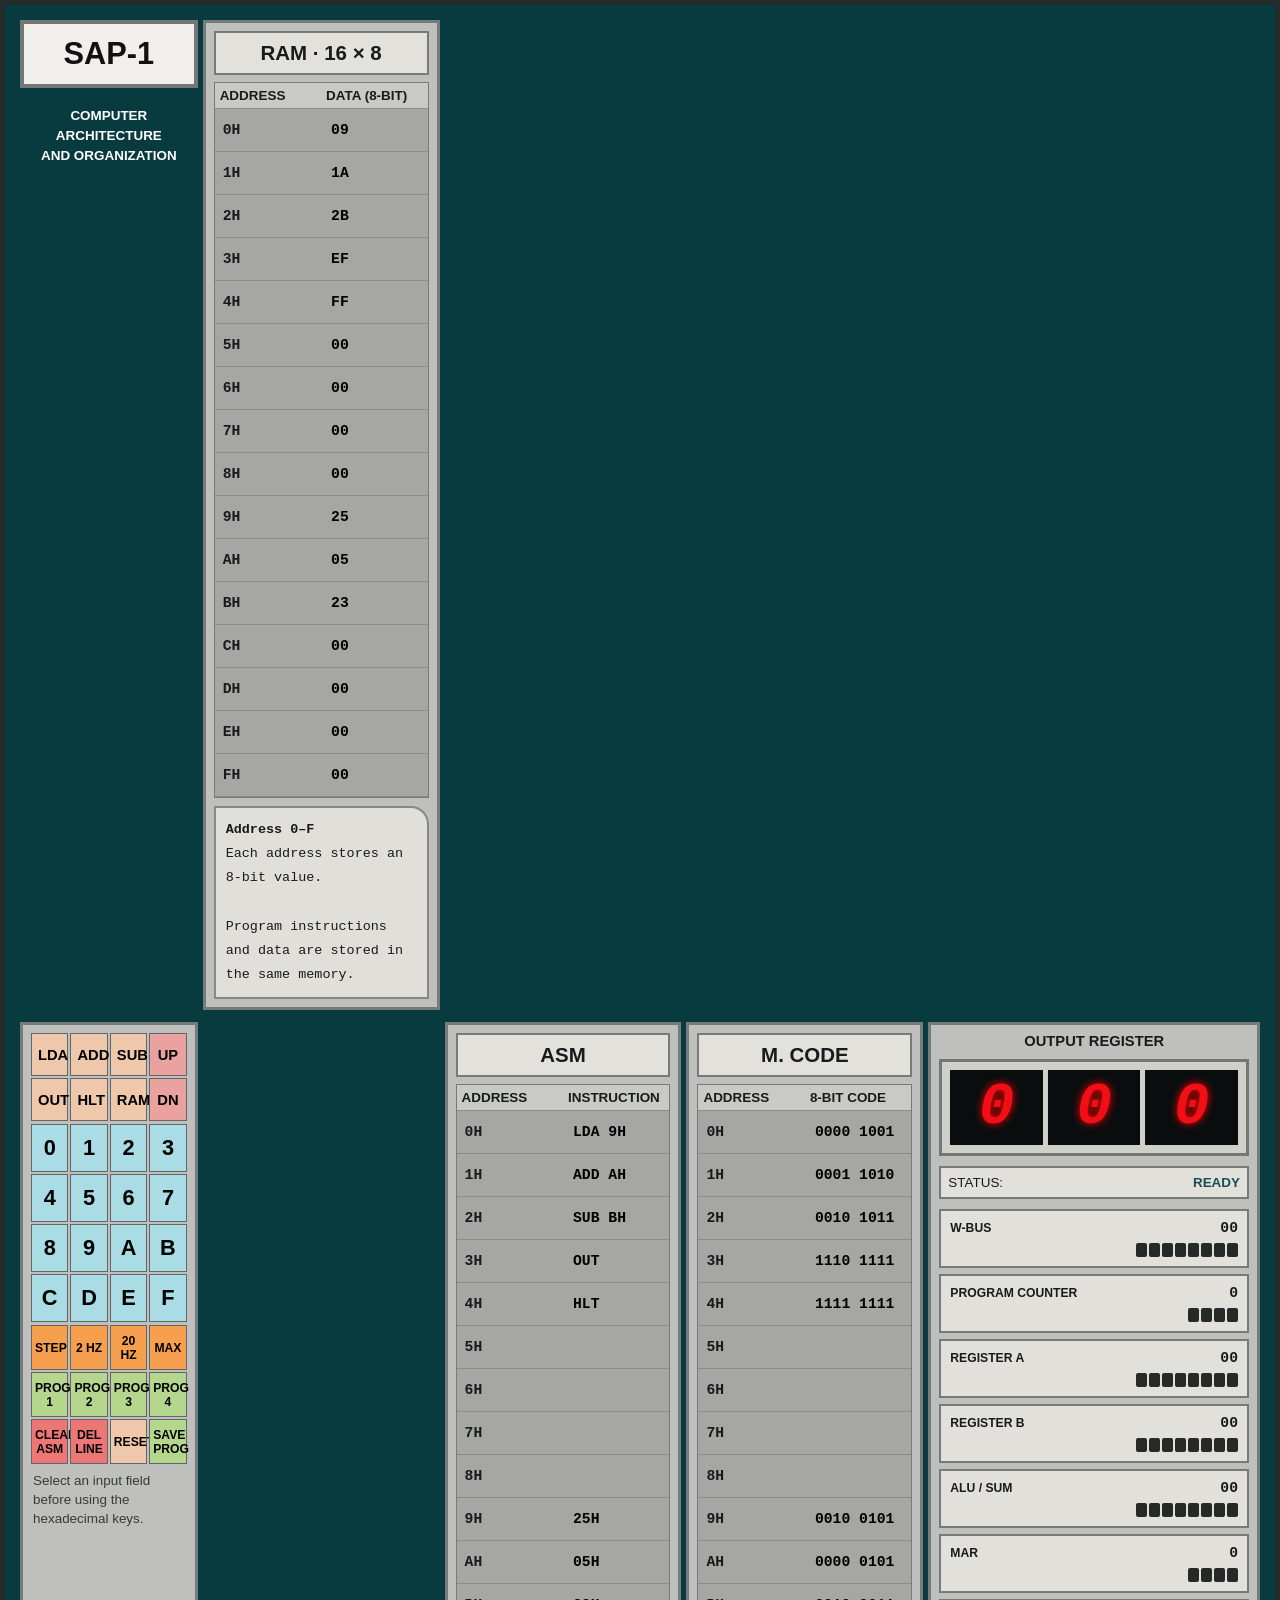
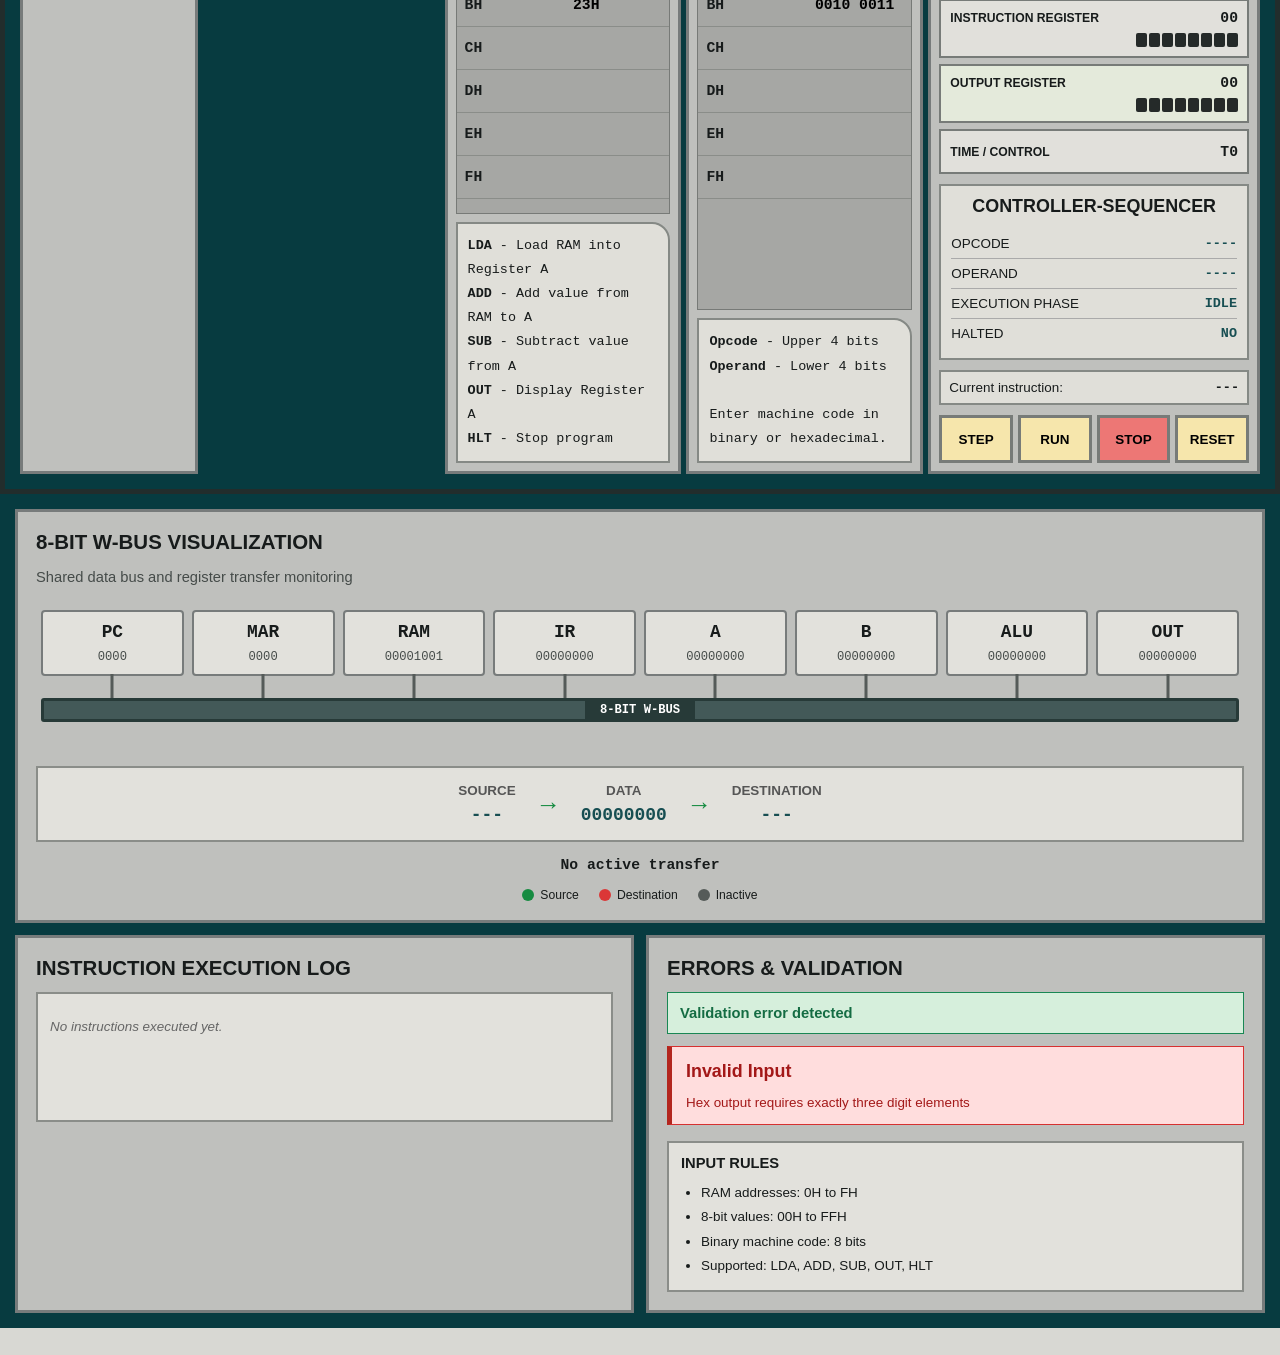
==== frontend/index.html @ 02c949ad "Update README for frontend folder and renamed files" ====
<!DOCTYPE html>
<html lang="en">
<head>
    <meta charset="UTF-8">
    <meta name="viewport" content="width=device-width, initial-scale=1.0">
    <title>SAP-1 Computer Simulator</title>
    <link rel="stylesheet" href="sap.css">
</head>
<body>

<main class="computer">

    <header class="brand">
        <div class="logo">SAP-1</div>
        <p>COMPUTER ARCHITECTURE<br>AND ORGANIZATION</p>
    </header>

    <!-- KEYPAD -->
    <section class="keypad panel">

        <div class="instruction-keys">
            <button data-instruction="LDA">LDA</button>
            <button data-instruction="ADD">ADD</button>
            <button data-instruction="SUB">SUB</button>
            <button class="pink" data-action="up">UP</button>

            <button data-instruction="OUT">OUT</button>
            <button data-instruction="HLT">HLT</button>
            <button data-action="ram">RAM</button>
            <button class="pink" data-action="down">DN</button>
        </div>

        <div class="hex-keys">
            <button data-hex="0">0</button>
            <button data-hex="1">1</button>
            <button data-hex="2">2</button>
            <button data-hex="3">3</button>
            <button data-hex="4">4</button>
            <button data-hex="5">5</button>
            <button data-hex="6">6</button>
            <button data-hex="7">7</button>
            <button data-hex="8">8</button>
            <button data-hex="9">9</button>
            <button data-hex="A">A</button>
            <button data-hex="B">B</button>
            <button data-hex="C">C</button>
            <button data-hex="D">D</button>
            <button data-hex="E">E</button>
            <button data-hex="F">F</button>
        </div>

        <div class="utility-keys">
            <button class="orange" data-action="step">STEP</button>
            <button class="orange" data-speed="500">2 HZ</button>
            <button class="orange" data-speed="50">20 HZ</button>
            <button class="orange" data-speed="0">MAX</button>

            <button class="green" data-program="1">PROG 1</button>
            <button class="green" data-program="2">PROG 2</button>
            <button class="green" data-program="3">PROG 3</button>
            <button class="green" data-program="4">PROG 4</button>

            <button class="red" data-action="clear">CLEAR ASM</button>
            <button class="red" data-action="delete">DEL LINE</button>
            <button data-action="reset">RESET</button>
            <button class="green" data-action="save">SAVE PROG</button>
        </div>

        <p class="keypad-help">
            Select an input field before using the hexadecimal keys.
        </p>
    </section>

    <!-- ASSEMBLY -->
    <section class="table-panel panel">
        <h2>ASM</h2>
        <div class="table-scroll">
            <table>
                <thead>
                    <tr><th>ADDRESS</th><th>INSTRUCTION</th></tr>
                </thead>
                <tbody id="asm-table">
                    <tr><td>0H</td><td><input id="Asm_0h" value="LDA 9H"></td></tr>
                    <tr><td>1H</td><td><input id="Asm_1h" value="ADD AH"></td></tr>
                    <tr><td>2H</td><td><input id="Asm_2h" value="SUB BH"></td></tr>
                    <tr><td>3H</td><td><input id="Asm_3h" value="OUT"></td></tr>
                    <tr><td>4H</td><td><input id="Asm_4h" value="HLT"></td></tr>
                    <tr><td>5H</td><td><input id="Asm_5h"></td></tr>
                    <tr><td>6H</td><td><input id="Asm_6h"></td></tr>
                    <tr><td>7H</td><td><input id="Asm_7h"></td></tr>
                    <tr><td>8H</td><td><input id="Asm_8h"></td></tr>
                    <tr><td>9H</td><td><input id="Asm_9h" value="25H"></td></tr>
                    <tr><td>AH</td><td><input id="Asm_ah" value="05H"></td></tr>
                    <tr><td>BH</td><td><input id="Asm_bh" value="23H"></td></tr>
                    <tr><td>CH</td><td><input id="Asm_ch"></td></tr>
                    <tr><td>DH</td><td><input id="Asm_dh"></td></tr>
                    <tr><td>EH</td><td><input id="Asm_eh"></td></tr>
                    <tr><td>FH</td><td><input id="Asm_fh"></td></tr>
                </tbody>
            </table>
        </div>
        <div class="notes">
            <b>LDA</b> - Load RAM into Register A<br>
            <b>ADD</b> - Add value from RAM to A<br>
            <b>SUB</b> - Subtract value from A<br>
            <b>OUT</b> - Display Register A<br>
            <b>HLT</b> - Stop program
        </div>
    </section>

    <!-- MACHINE CODE -->
    <section class="table-panel panel">
        <h2>M. CODE</h2>
        <div class="table-scroll">
            <table>
                <thead>
                    <tr><th>ADDRESS</th><th>8-BIT CODE</th></tr>
                </thead>
                <tbody id="code-table">
                    <tr><td>0H</td><td><input id="Mc_0h" value="0000 1001"></td></tr>
                    <tr><td>1H</td><td><input id="Mc_1h" value="0001 1010"></td></tr>
                    <tr><td>2H</td><td><input id="Mc_2h" value="0010 1011"></td></tr>
                    <tr><td>3H</td><td><input id="Mc_3h" value="1110 1111"></td></tr>
                    <tr><td>4H</td><td><input id="Mc_4h" value="1111 1111"></td></tr>
                    <tr><td>5H</td><td><input id="Mc_5h"></td></tr>
                    <tr><td>6H</td><td><input id="Mc_6h"></td></tr>
                    <tr><td>7H</td><td><input id="Mc_7h"></td></tr>
                    <tr><td>8H</td><td><input id="Mc_8h"></td></tr>
                    <tr><td>9H</td><td><input id="Mc_9h" value="0010 0101"></td></tr>
                    <tr><td>AH</td><td><input id="Mc_ah" value="0000 0101"></td></tr>
                    <tr><td>BH</td><td><input id="Mc_bh" value="0010 0011"></td></tr>
                    <tr><td>CH</td><td><input id="Mc_ch"></td></tr>
                    <tr><td>DH</td><td><input id="Mc_dh"></td></tr>
                    <tr><td>EH</td><td><input id="Mc_eh"></td></tr>
                    <tr><td>FH</td><td><input id="Mc_fh"></td></tr>
                </tbody>
            </table>
        </div>
        <div class="notes">
            <b>Opcode</b> - Upper 4 bits<br>
            <b>Operand</b> - Lower 4 bits<br><br>
            Enter machine code in binary or hexadecimal.
        </div>
    </section>

    <!-- RAM -->
    <section class="table-panel panel ram-panel">
        <h2>RAM · 16 × 8</h2>
        <div class="table-scroll">
            <table>
                <thead>
                    <tr><th>ADDRESS</th><th>DATA (8-BIT)</th></tr>
                </thead>
                    <tbody id="ram-table">
                        <tr><td>0H</td><td><input id="Ram_0h" value="09" pattern="[0-9A-Fa-f]{2}" title="Enter two hexadecimal digits"></td></tr>
                        <tr><td>1H</td><td><input id="Ram_1h" value="1A" pattern="[0-9A-Fa-f]{2}" title="Enter two hexadecimal digits"></td></tr>
                        <tr><td>2H</td><td><input id="Ram_2h" value="2B" pattern="[0-9A-Fa-f]{2}" title="Enter two hexadecimal digits"></td></tr>
                        <tr><td>3H</td><td><input id="Ram_3h" value="EF" pattern="[0-9A-Fa-f]{2}" title="Enter two hexadecimal digits"></td></tr>
                        <tr><td>4H</td><td><input id="Ram_4h" value="FF" pattern="[0-9A-Fa-f]{2}" title="Enter two hexadecimal digits"></td></tr>
                        <tr><td>5H</td><td><input id="Ram_5h" value="00" pattern="[0-9A-Fa-f]{2}" title="Enter two hexadecimal digits"></td></tr>
                        <tr><td>6H</td><td><input id="Ram_6h" value="00" pattern="[0-9A-Fa-f]{2}" title="Enter two hexadecimal digits"></td></tr>
                        <tr><td>7H</td><td><input id="Ram_7h" value="00" pattern="[0-9A-Fa-f]{2}" title="Enter two hexadecimal digits"></td></tr>
                        <tr><td>8H</td><td><input id="Ram_8h" value="00" pattern="[0-9A-Fa-f]{2}" title="Enter two hexadecimal digits"></td></tr>
                        <tr><td>9H</td><td><input id="Ram_9h" value="25" pattern="[0-9A-Fa-f]{2}" title="Enter two hexadecimal digits"></td></tr>
                        <tr><td>AH</td><td><input id="Ram_ah" value="05" pattern="[0-9A-Fa-f]{2}" title="Enter two hexadecimal digits"></td></tr>
                        <tr><td>BH</td><td><input id="Ram_bh" value="23" pattern="[0-9A-Fa-f]{2}" title="Enter two hexadecimal digits"></td></tr>
                        <tr><td>CH</td><td><input id="Ram_ch" value="00" pattern="[0-9A-Fa-f]{2}" title="Enter two hexadecimal digits"></td></tr>
                        <tr><td>DH</td><td><input id="Ram_dh" value="00" pattern="[0-9A-Fa-f]{2}" title="Enter two hexadecimal digits"></td></tr>
                        <tr><td>EH</td><td><input id="Ram_eh" value="00" pattern="[0-9A-Fa-f]{2}" title="Enter two hexadecimal digits"></td></tr>
                        <tr><td>FH</td><td><input id="Ram_fh" value="00" pattern="[0-9A-Fa-f]{2}" title="Enter two hexadecimal digits"></td></tr>
                    </tbody>
            </table>
        </div>
        <div class="notes">
            <b>Address 0–F</b><br>
            Each address stores an 8-bit value.<br><br>
            Program instructions and data are stored in the same memory.
        </div>
    </section>

    <!-- MONITOR -->
    <section class="monitor panel">

        <div class="display-label">OUTPUT REGISTER</div>
        <div class="digital-display">
            <span id="display-2">0</span>
            <span id="display-1">0</span>
            <span id="display-0">0</span>
        </div>

        <div class="status-panel">
            <span>STATUS:</span>
            <strong id="status">READY</strong>
        </div>

        <div class="register-list">

            <div class="signal" data-register="bus">
                <span>W-BUS</span>
                <div class="bits" id="bus-bits"></div>
                <b id="bus-value">00</b>
            </div>

            <div class="signal" data-register="pc">
                <span>PROGRAM COUNTER</span>
                <div class="bits" id="pc-bits"></div>
                <b id="pc-value">0</b>
            </div>

            <div class="signal" data-register="a">
                <span>REGISTER A</span>
                <div class="bits" id="a-bits"></div>
                <b id="a-value">00</b>
            </div>

            <div class="signal" data-register="b">
                <span>REGISTER B</span>
                <div class="bits" id="b-bits"></div>
                <b id="b-value">00</b>
            </div>

            <div class="signal" data-register="alu">
                <span>ALU / SUM</span>
                <div class="bits" id="alu-bits"></div>
                <b id="alu-value">00</b>
            </div>

            <div class="signal" data-register="mar">
                <span>MAR</span>
                <div class="bits" id="mar-bits"></div>
                <b id="mar-value">0</b>
            </div>

            <div class="signal" data-register="ir">
                <span>INSTRUCTION REGISTER</span>
                <div class="bits" id="ir-bits"></div>
                <b id="ir-value">00</b>
            </div>

            <!-- OUTPUT REGISTER -->
            <div class="signal" data-register="out">

                <span>OUTPUT REGISTER</span>

                <div class="bits" id="out-bits">
                    <i></i>
                    <i></i>
                    <i></i>
                    <i></i>
                    <i></i>
                    <i></i>
                    <i></i>
                    <i></i>
                </div>

                <b id="out-value">00</b>

            </div>

            <div class="signal" data-register="control">
                <span>TIME / CONTROL</span>
                <b id="control-value">T0</b>
            </div>

        </div>

        <!-- CONTROLLER-SEQUENCER DETAILS -->
        <div class="controller-details">

            <h3>CONTROLLER-SEQUENCER</h3>

            <div class="controller-row">
                <span>OPCODE</span>
                <strong id="opcode-value">----</strong>
            </div>

            <div class="controller-row">
                <span>OPERAND</span>
                <strong id="operand-value">----</strong>
            </div>

            <div class="controller-row">
                <span>EXECUTION PHASE</span>
                <strong id="phase-value">IDLE</strong>
            </div>

            <div class="controller-row">
                <span>HALTED</span>
                <strong id="halted-value">NO</strong>
            </div>

        </div>

        <div class="execution-info">
            <span>Current instruction:</span>
            <strong id="current-instruction">---</strong>
        </div>

        <div class="transport">
            <button data-action="step">STEP</button>
            <button data-action="run">RUN</button>
            <button class="stop" data-action="stop">STOP</button>
            <button data-action="reset">RESET</button>
        </div>

    </section>

</main>


    <!-- ADDITIONAL SAP-1 MONITORING PANELS -->
    <div class="extensions">

        <!-- W-BUS VISUALIZATION -->
        <section class="extension-panel bus-visual">

            <h2>8-BIT W-BUS VISUALIZATION</h2>

            <p class="extension-description">
                Shared data bus and register transfer monitoring
            </p>

            <div class="bus-board">

                <div class="bus-components">

                    <div class="bus-node" id="wire-pc">
                        <strong>PC</strong>
                        <small>0000</small>
                    </div>

                    <div class="bus-node" id="wire-mar">
                        <strong>MAR</strong>
                        <small>0000</small>
                    </div>

                    <div class="bus-node" id="wire-ram">
                        <strong>RAM</strong>
                        <small>00000000</small>
                    </div>

                    <div class="bus-node" id="wire-ir">
                        <strong>IR</strong>
                        <small>00000000</small>
                    </div>

                    <div class="bus-node" id="wire-a">
                        <strong>A</strong>
                        <small>00000000</small>
                    </div>

                    <div class="bus-node" id="wire-b">
                        <strong>B</strong>
                        <small>00000000</small>
                    </div>

                    <div class="bus-node" id="wire-alu">
                        <strong>ALU</strong>
                        <small>00000000</small>
                    </div>

                    <div class="bus-node" id="wire-out">
                        <strong>OUT</strong>
                        <small>00000000</small>
                    </div>

                </div>

                <!-- MAIN SHARED BUS -->
                <div class="bus-backbone" id="bus-backbone">
                    <span>8-BIT W-BUS</span>
                </div>

            </div>

            <!-- ACTIVE TRANSFER INFORMATION -->
            <div class="transfer-monitor">

                <div class="transfer-item">
                    <span>SOURCE</span>
                    <strong id="bus-source">---</strong>
                </div>

                <span class="transfer-arrow">→</span>

                <div class="transfer-item">
                    <span>DATA</span>
                    <strong id="bus-data">00000000</strong>
                </div>

                <span class="transfer-arrow">→</span>

                <div class="transfer-item">
                    <span>DESTINATION</span>
                    <strong id="bus-destination">---</strong>
                </div>

            </div>

            <p class="bus-message" id="bus-transfer-message">
                No active transfer
            </p>

            <div class="bus-legend">
                <span><i class="legend-source"></i> Source</span>
                <span><i class="legend-destination"></i> Destination</span>
                <span><i class="legend-inactive"></i> Inactive</span>
            </div>

        </section>

        <!-- EXECUTION LOG -->
        <section class="extension-panel">

            <h2>INSTRUCTION EXECUTION LOG</h2>

            <div class="log-container">

                <ol id="execution-log"></ol>

                <p id="log-placeholder">
                    No instructions executed yet.
                </p>

            </div>

        </section>

        <!-- ERROR AND VALIDATION PANEL -->
        <section class="extension-panel">

            <h2>ERRORS & VALIDATION</h2>

            <!-- DEFAULT STATUS -->
            <div class="validation-status" id="validation-status">
                <span class="status-indicator"></span>
                No errors detected
            </div>

            <!-- ERROR MESSAGE -->
            <div
                class="error-box"
                id="error-box"
                role="alert"
                hidden
            >
                <strong id="error-title">
                    Invalid Input
                </strong>

                <p id="error-message">
                    Please check the entered value.
                </p>
            </div>

            <div class="validation-guide">

                <h3>INPUT RULES</h3>

                <ul>
                    <li>RAM addresses: 0H to FH</li>
                    <li>8-bit values: 00H to FFH</li>
                    <li>Binary machine code: 8 bits</li>
                    <li>Supported: LDA, ADD, SUB, OUT, HLT</li>
                </ul>

            </div>

        </section>

    </div>


<script src="sap.js"></script>
</body>
</html>
---- frontend/sap.css ----
:root {
  --case: #073b40;
  --panel: #bfc0bd;
  --light: #e2e1dc;
  --blue: #a9dce4;
  --peach: #efc7aa;
  --pink: #eaa2a1;
  --orange: #f6a04f;
  --green: #b4d68d;
  --red: #ed7775;

  --fs-xs: clamp(12px, 0.95vw, 14px);
  --fs-sm: clamp(13px, 1.05vw, 15px);
  --fs-md: clamp(14px, 1.15vw, 16px);
  --fs-lg: clamp(16px, 1.4vw, 20px);
  --fs-xl: clamp(18px, 1.6vw, 22px);
}

* {
  box-sizing: border-box;
}

html {
  -webkit-text-size-adjust: 100%;
  text-size-adjust: 100%;
}

html,
body {
  width: 100%;
  min-height: 100%;
  margin: 0;
}

body {
  padding: 0;
  background: #d8d8d3;
  font-family: Arial, sans-serif;
  font-size: var(--fs-md);
  color: #171b1b;
  overflow-x: hidden;
}

img,
svg {
  max-width: 100%;
  height: auto;
}

/* =========================================
   MAIN SAP-1 EMULATOR (DESKTOP LAYOUT)
========================================= */

.computer {
  width: 100%;
  min-height: 100vh;
  min-height: 100dvh;
  margin: 0;
  padding: 15px;
  display: grid;
  grid-template-columns:
    minmax(145px, 0.78fr)
    repeat(3, minmax(190px, 1fr))
    minmax(245px, 1.22fr);
  grid-template-rows: auto 1fr;
  grid-template-areas:
    "brand  .   .    .   ."
    "keypad asm code ram monitor";
  align-items: stretch;
  column-gap: 5px;
  row-gap: 12px;

  background: var(--case);
  border: 5px solid #222d2c;
  box-shadow: 0 8px 22px #0003;
}

.panel {
  min-width: 0;
  padding: 8px;
  background: var(--panel);
  border: 3px solid #777b7b;
}

/* ---------- BRAND ---------- */

.brand {
  grid-area: brand;
  display: flex;
  flex-direction: column;
  align-items: center;
  gap: 18px;
  color: white;
}

.logo {
  width: 100%;
  padding: 12px;
  text-align: center;
  color: #111;
  background: #f0efeb;
  border: 4px solid #737775;
  font-size: clamp(26px, 2.4vw, 36px);
  font-weight: 900;
}

.brand p {
  margin: 0;
  text-align: center;
  font-size: var(--fs-sm);
  font-weight: bold;
  line-height: 1.5;
}

/* ---------- KEYPAD ---------- */

.keypad {
  grid-area: keypad;
  display: flex;
  flex-direction: column;
  gap: 3px;
  align-self: stretch;
}

.instruction-keys,
.hex-keys,
.utility-keys {
  display: grid;
  grid-template-columns: repeat(4, 1fr);
  gap: 2px;
}

button {
  cursor: pointer;
  font-family: Arial, sans-serif;
  touch-action: manipulation;
}

button:active {
  transform: translateY(1px);
  filter: brightness(0.92);
}

.keypad button {
  min-width: 0;
  min-height: 43px;
  border: 1px solid #626765;
  background: var(--peach);
  font-size: var(--fs-md);
  font-weight: bold;
}

.keypad .pink {
  background: var(--pink);
}

.hex-keys button {
  min-height: 48px;
  background: var(--blue);
  font-size: clamp(18px, 1.7vw, 25px);
}

.utility-keys button {
  min-height: 45px;
  padding: 3px;
  font-size: var(--fs-xs);
}

.orange {
  background: var(--orange) !important;
}
.green {
  background: var(--green) !important;
}
.red {
  background: var(--red) !important;
}

button[data-speed].active {
  outline: 3px solid #174e52;
  outline-offset: -3px;
}

.keypad-help {
  margin: 5px 2px 0;
  font-size: var(--fs-sm);
  line-height: 1.4;
  color: #343a38;
}

/* ---------- TABLE PANELS (ASM, M.CODE, RAM) ---------- */

.table-panel {
  display: flex;
  flex-direction: column;
  min-height: 650px;
  align-self: stretch;
  margin: 0;
}

.table-panel:nth-of-type(1) {
  grid-area: asm;
}
.table-panel:nth-of-type(2) {
  grid-area: code;
}
.table-panel:nth-of-type(3) {
  grid-area: ram;
}

.table-panel h2 {
  margin: 0 0 7px;
  padding: 8px;
  text-align: center;
  background: var(--light);
  border: 2px solid #777b78;
  font-size: var(--fs-xl);
}

.table-scroll {
  flex: 1;
  min-height: 0;
  overflow: auto;
  -webkit-overflow-scrolling: touch;
  background: #a6a7a4;
  border: 1px solid #777a77;
}

table {
  width: 100%;
  border-collapse: collapse;
  table-layout: fixed;
  font-family: monospace;
  font-size: var(--fs-md);
}

th,
td {
  padding: 5px;
  border-bottom: 1px solid #8a8d89;
  text-align: left;
}

th {
  position: sticky;
  top: 0;
  z-index: 1;
  background: #c9cac6;
  font-family: Arial, sans-serif;
  font-size: var(--fs-sm);
}

td:first-child {
  width: 45px;
  padding-left: 8px;
  font-weight: bold;
}

td input {
  width: 100%;
  min-width: 0;
  padding: 8px 5px;
  border: none;
  outline: none;
  background: transparent;
  font-family: monospace;
  font-size: var(--fs-md);
  font-weight: bold;
}

td input:focus {
  background: white;
  border-bottom: 1px solid #174e52;
}

td input.invalid,
td input:invalid {
  background: #ffd2d0;
  outline: 1px solid #b3261e;
}

tr.active-row {
  background: #f8e3a8;
}

.notes {
  min-height: 112px;
  margin-top: 8px;
  padding: 10px;
  border: 2px solid #858985;
  border-radius: 0 18px 0 0;
  background: #e0dfd9;
  font: var(--fs-sm)/1.8 monospace;
}

/* ---------- MONITOR ---------- */

.monitor {
  grid-area: monitor;
  display: flex;
  flex-direction: column;
  gap: 10px;
  align-self: stretch;
}

.display-label {
  text-align: center;
  font-size: var(--fs-md);
  font-weight: bold;
}

.digital-display {
  display: grid;
  grid-template-columns: repeat(3, 1fr);
  gap: 5px;
  padding: 8px;
  background: #d0d0cb;
  border: 3px solid #737875;
}

.digital-display span {
  display: grid;
  min-height: 75px;
  place-items: center;
  background: #090d0e;
  color: #f10e16;
  text-shadow: 0 0 8px red;
  font: italic bold clamp(44px, 4.6vw, 70px) monospace;
}

.status-panel {
  display: flex;
  justify-content: space-between;
  align-items: center;
  padding: 7px;
  border: 2px solid #777b78;
  background: #e1e0db;
  font-size: var(--fs-sm);
}

#status {
  color: #174e52;
}

#status.running {
  color: #176b2c;
}

#status.halted,
#status.error {
  color: #bd2828;
}

.register-list {
  display: grid;
  gap: 6px;
}

.signal {
  display: grid;
  grid-template-columns: minmax(0, 1fr) auto;
  gap: 7px;
  align-items: center;
  min-height: 45px;
  padding: 9px;
  border: 2px solid #777b78;
  background: #e1e0db;
}

.signal span {
  grid-column: 1;
  min-width: 0;
  font-size: var(--fs-xs);
  font-weight: bold;
}

.signal b {
  grid-column: 2;
  grid-row: 1;
  min-width: 22px;
  text-align: right;
  font: bold var(--fs-md) monospace;
}

.signal .bits {
  grid-column: 1 / -1;
  justify-content: flex-end;
}

.signal.active {
  outline: 2px solid #e28c35;
  background: #fff0d5;
}

.signal[data-register="out"] {
  background: #e4eadb;
}

.bits {
  display: flex;
  flex-wrap: wrap;
  gap: 2px;
}

.bits i {
  width: 11px;
  height: 14px;
  border-radius: 2px;
  background: #252a29;
}

.bits i.lit {
  background: red;
  box-shadow: 0 0 5px red;
}

.signal[data-register="out"] .bits i.lit {
  background: #ff1717;
  box-shadow: 0 0 6px red;
}

.execution-info {
  display: flex;
  justify-content: space-between;
  flex-wrap: wrap;
  gap: 5px;
  padding: 8px;
  background: #e0dfd9;
  border: 2px solid #858985;
  font-size: var(--fs-sm);
}

.execution-info strong {
  font-family: monospace;
}

.transport {
  display: grid;
  grid-template-columns: repeat(4, 1fr);
  gap: 5px;
  margin-top: auto;
}

.transport button {
  min-width: 0;
  min-height: 48px;
  padding: 4px;
  border: 3px solid #777b78;
  background: #f6e6ac;
  font-size: var(--fs-sm);
  font-weight: bold;
}

.transport .stop {
  background: var(--red);
}

/* ---------- CONTROLLER-SEQUENCER ---------- */

.controller-details {
  padding: 10px;
  background: #e0dfd9;
  border: 2px solid #858985;
}

.controller-details h3 {
  margin: 0 0 12px;
  font-size: var(--fs-lg);
  text-align: center;
}

.controller-row {
  display: flex;
  justify-content: space-between;
  align-items: center;
  gap: 8px;
  padding: 7px 0;
  border-bottom: 1px solid #aaa;
  font-size: var(--fs-sm);
}

.controller-row:last-child {
  border-bottom: none;
}

.controller-row strong {
  color: #174e52;
  font-family: monospace;
}

/* Wider monitor on large screens */
@media (min-width: 1250px) {
  .computer {
    grid-template-columns:
      minmax(155px, 0.75fr)
      repeat(3, minmax(190px, 1fr))
      minmax(300px, 1.4fr);
  }
}

/* =========================================
   ADDITIONAL PANELS
========================================= */

.extensions {
  width: 100%;
  margin: 0;
  padding: 15px;
  display: grid;
  grid-template-columns: repeat(2, minmax(0, 1fr));
  gap: 12px;
  background: var(--case);
}

.extension-panel {
  min-width: 0;
  padding: 18px;
  background: #bfc0bd;
  border: 3px solid #777b7b;
}

.extension-panel h2 {
  margin: 0 0 12px;
  font-size: var(--fs-xl);
  font-weight: bold;
}

.extension-description {
  font-size: var(--fs-md);
  color: #454b49;
}

/* ---------- W-BUS VISUALIZATION ---------- */

.bus-visual {
  grid-column: 1 / -1;
}

.bus-board {
  overflow-x: auto;
  margin-top: 20px;
  padding: 5px 5px 24px;
}

.bus-components {
  display: grid;
  grid-template-columns: repeat(8, minmax(75px, 1fr));
  gap: 8px;
  min-width: 700px;
  margin-bottom: 22px;
}

.bus-node {
  position: relative;
  display: flex;
  flex-direction: column;
  align-items: center;
  justify-content: center;
  gap: 8px;
  min-height: 65px;
  padding: 10px 5px;
  background: #e2e1dc;
  border: 2px solid #777b7b;
  border-radius: 4px;
  font-family: monospace;
}

.bus-node strong {
  font-size: var(--fs-lg);
}

.bus-node small {
  font-size: var(--fs-xs);
  color: #454b49;
  overflow-wrap: anywhere;
  text-align: center;
}

.bus-node::after {
  content: "";
  position: absolute;
  width: 3px;
  height: 24px;
  background: #555b59;
  bottom: -24px;
  left: 50%;
  transform: translateX(-50%);
}

/* Source (class names used by sap.js and the original names) */
.bus-node.active-source,
.bus-node.source-active {
  background: #d1f5df;
  border-color: #168b41;
  box-shadow: 0 0 10px #168b4155;
}

.bus-node.active-source::after,
.bus-node.source-active::after {
  background: #168b41;
}

/* Destination */
.bus-node.active-destination,
.bus-node.destination-active {
  background: #ffd6d6;
  border-color: #db3737;
  box-shadow: 0 0 10px #db373755;
}

.bus-node.active-destination::after,
.bus-node.destination-active::after {
  background: #db3737;
}

.bus-backbone {
  position: relative;
  min-width: 700px;
  height: 24px;
  background: #435958;
  border: 3px solid #273a38;
  border-radius: 3px;
  display: flex;
  align-items: center;
  justify-content: center;
}

.bus-backbone.active {
  background: #1baa64;
  box-shadow: 0 0 12px #1baa6477;
}

.bus-backbone span {
  padding: 4px 15px;
  background: #273a38;
  color: white;
  font-size: var(--fs-xs);
  font-family: monospace;
  font-weight: bold;
}

/* ---------- DATA TRANSFER DISPLAY ---------- */

.transfer-monitor {
  display: flex;
  justify-content: center;
  align-items: center;
  flex-wrap: wrap;
  gap: 20px;
  margin-top: 20px;
  padding: 15px;
  background: #e2e1dc;
  border: 2px solid #8a8d89;
}

.transfer-item {
  display: flex;
  flex-direction: column;
  align-items: center;
  gap: 7px;
  min-width: 0;
}

.transfer-item span {
  font-size: var(--fs-sm);
  font-weight: bold;
  color: #555;
}

.transfer-item strong {
  font-family: monospace;
  font-size: clamp(15px, 1.4vw, 20px);
  color: #174e52;
  overflow-wrap: anywhere;
}

.transfer-arrow {
  font-size: 25px;
  font-weight: bold;
  color: #168b41;
}

.bus-message {
  text-align: center;
  font-size: var(--fs-md);
  font-family: monospace;
  font-weight: bold;
}

.bus-legend {
  display: flex;
  justify-content: center;
  flex-wrap: wrap;
  gap: 20px;
  margin-top: 15px;
}

.bus-legend span {
  display: flex;
  align-items: center;
  gap: 6px;
  font-size: var(--fs-xs);
}

.bus-legend i {
  width: 12px;
  height: 12px;
  display: inline-block;
  border-radius: 50%;
}

.legend-source {
  background: #168b41;
}
.legend-destination {
  background: #db3737;
}
.legend-inactive {
  background: #555b59;
}

/* ---------- EXECUTION LOG ---------- */

.log-container {
  min-height: 130px;
  max-height: 250px;
  overflow-y: auto;
  padding: 12px;
  background: #e2e1dc;
  border: 2px solid #8a8d89;
}

#execution-log {
  margin: 0;
  padding-left: 22px;
  font-family: monospace;
  font-size: var(--fs-md);
}

#execution-log li {
  padding: 6px 0;
  border-bottom: 1px solid #ccc;
  overflow-wrap: anywhere;
}

#log-placeholder {
  color: #666;
  font-size: var(--fs-sm);
  font-style: italic;
}

/* ---------- ERRORS & VALIDATION ---------- */

.validation-status {
  display: flex;
  align-items: center;
  gap: 10px;
  padding: 12px;
  background: #d6efdc;
  border: 1px solid #198754;
  color: #146c43;
  font-size: var(--fs-md);
  font-weight: bold;
}

.status-indicator {
  flex: none;
  width: 10px;
  height: 10px;
  border-radius: 50%;
  background: #198754;
}

.error-box {
  margin-top: 12px;
  padding: 14px;
  background: #ffdddd;
  border: 1px solid #d63030;
  border-left: 5px solid #b3261e;
}

.error-box[hidden] {
  display: none;
}

.error-box strong {
  display: block;
  color: #a31818;
  font-size: var(--fs-lg);
}

.error-box p {
  margin-bottom: 0;
  color: #a31818;
  font-size: var(--fs-sm);
}

.validation-guide {
  margin-top: 16px;
  padding: 12px;
  background: #e2e1dc;
  border: 2px solid #8a8d89;
}

.validation-guide h3 {
  margin: 0 0 10px;
  font-size: var(--fs-md);
}

.validation-guide ul {
  margin: 0;
  padding-left: 20px;
}

.validation-guide li {
  font-size: var(--fs-sm);
  line-height: 1.8;
}

/* =========================================
   RESPONSIVE: TABLET (701px – 1100px)
   2 columns: keypad + monitor on top,
   tables below.
========================================= */

@media (max-width: 1100px) {
  .computer {
    grid-template-columns: repeat(2, minmax(0, 1fr));
    grid-template-rows: auto;
    grid-template-areas:
      "brand  brand"
      "keypad monitor"
      "asm    code"
      "ram    ram";
    column-gap: 10px;
  }

  .brand {
    flex-direction: row;
    justify-content: center;
    gap: 20px;
  }

  .logo {
    width: auto;
    padding: 10px 24px;
  }

  .table-panel {
    min-height: 0;
  }

  .table-scroll {
    max-height: 420px;
  }

  .monitor .register-list {
    grid-template-columns: repeat(2, minmax(0, 1fr));
  }

  .extensions {
    grid-template-columns: 1fr;
  }

  .bus-visual {
    grid-column: 1;
  }

  /* 8 bus nodes wrap into 2 rows of 4, so no sideways scroll */
  .bus-components {
    grid-template-columns: repeat(4, minmax(0, 1fr));
    min-width: 0;
  }

  .bus-backbone {
    min-width: 0;
  }

  .bus-node::after {
    display: none;
  }
}

/* =========================================
   RESPONSIVE: PHONE (<= 700px)
   1 column, original panel order.
========================================= */

@media (max-width: 700px) {
  .computer {
    grid-template-columns: minmax(0, 1fr);
    grid-template-areas:
      "brand"
      "keypad"
      "asm"
      "code"
      "ram"
      "monitor";
    padding: 8px;
    row-gap: 10px;
    border-width: 3px;
  }

  .brand p {
    display: none;
  }

  .table-scroll {
    max-height: 360px;
  }

  .monitor .register-list {
    grid-template-columns: 1fr;
  }

  .keypad button {
    min-height: 48px;
  }

  .hex-keys button {
    min-height: 54px;
  }

  .extensions {
    padding: 8px;
    gap: 10px;
  }

  .extension-panel {
    padding: 12px;
  }

  .transfer-monitor {
    gap: 10px;
    padding: 10px;
  }

  .transfer-arrow {
    font-size: 20px;
  }
}

/* =========================================
   RESPONSIVE: SMALL PHONE (<= 430px)
========================================= */

@media (max-width: 430px) {
  .bus-components {
    grid-template-columns: repeat(2, minmax(0, 1fr));
  }

  .utility-keys button {
    font-size: 11px;
  }

  .digital-display span {
    min-height: 62px;
  }

  .transport {
    grid-template-columns: repeat(2, 1fr);
  }

  .transfer-monitor {
    flex-direction: column;
  }

  .transfer-arrow {
    transform: rotate(90deg);
  }
}
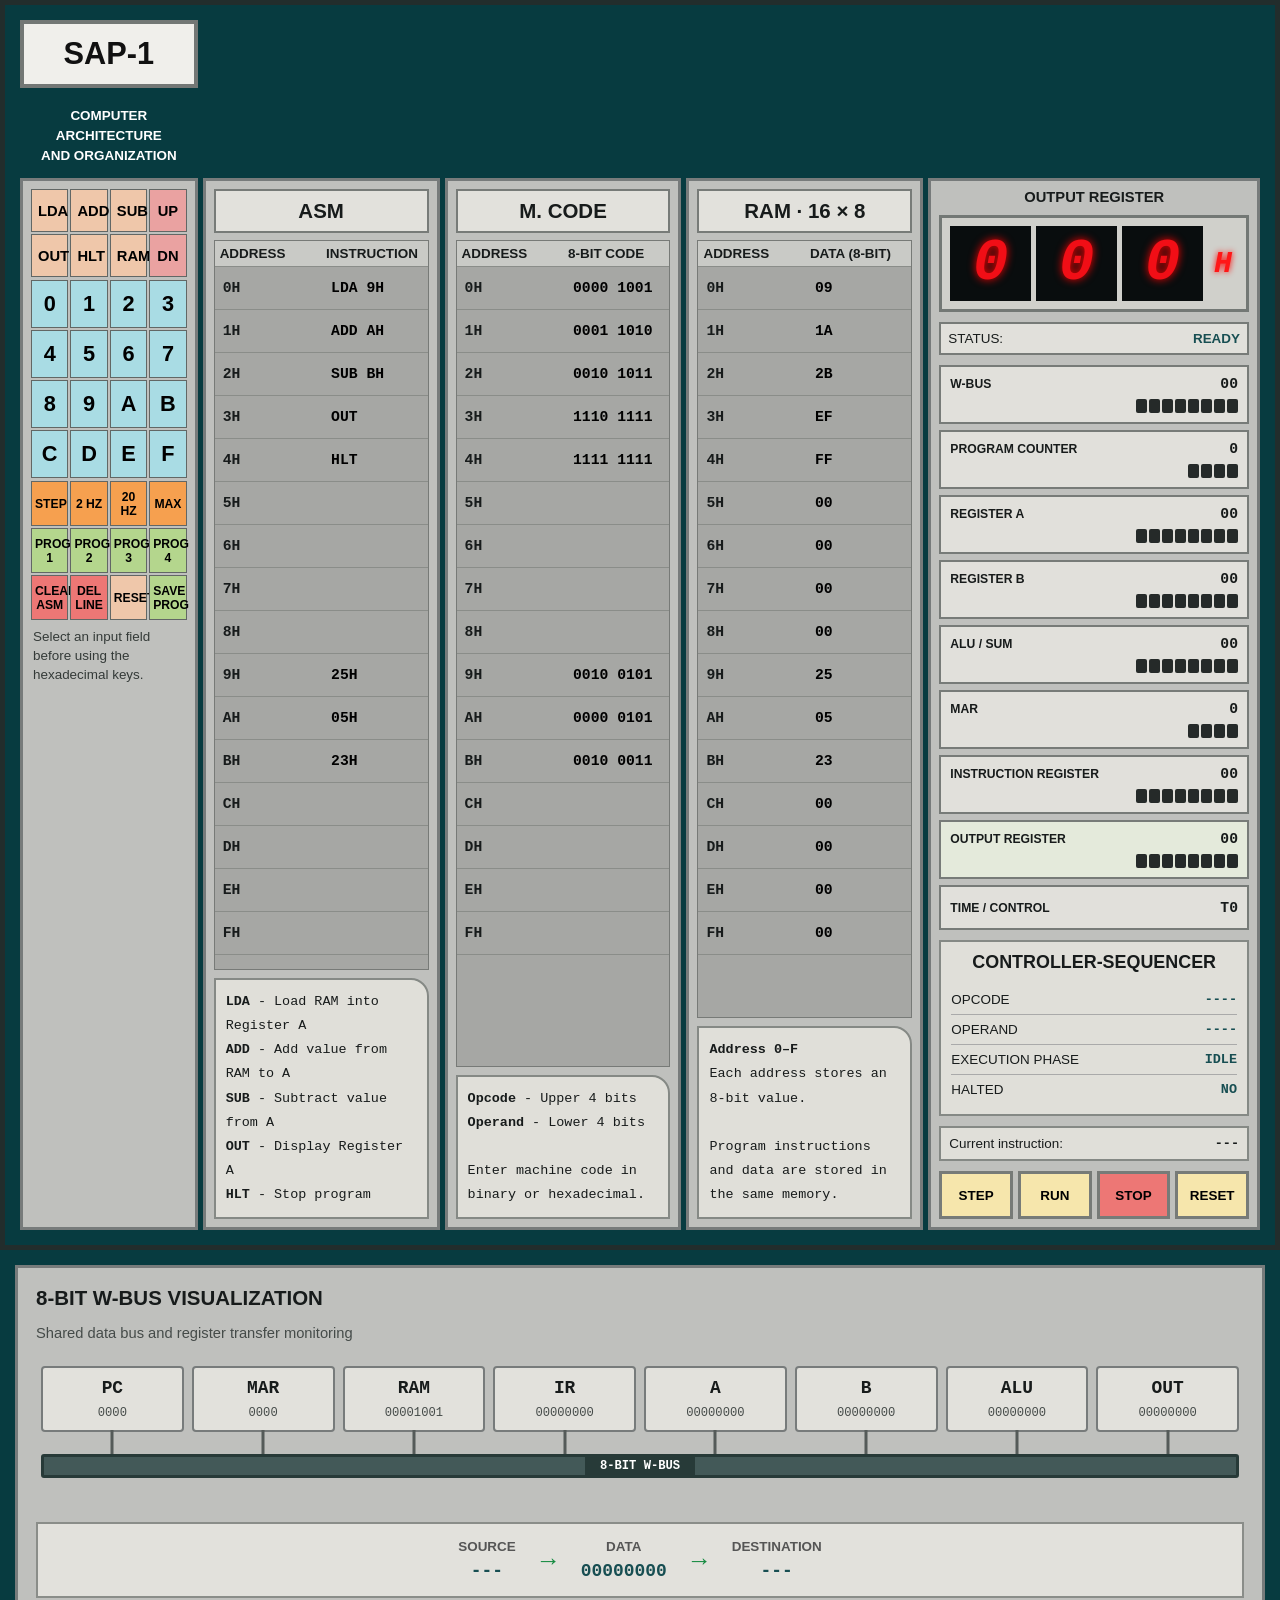
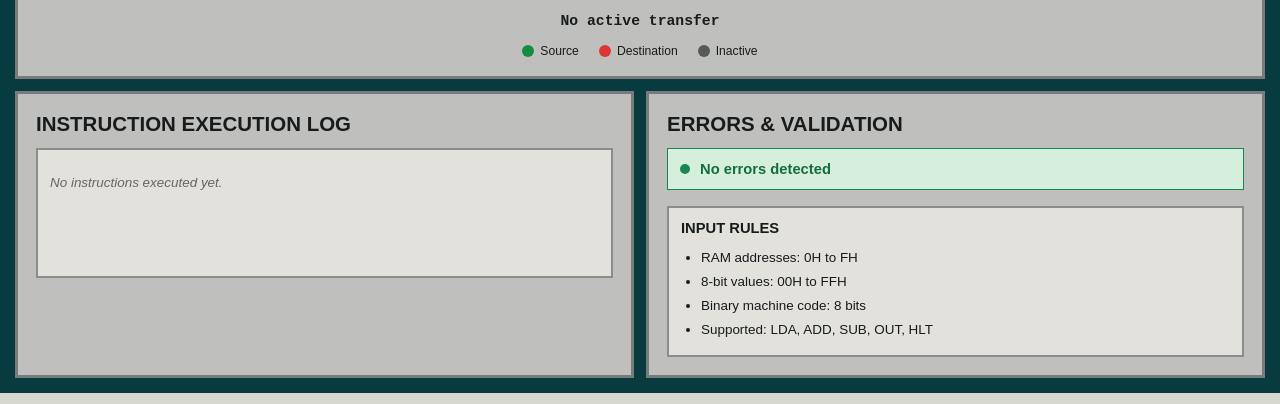
==== commit cdc519f6: "updated-responsiveness" ====
--- a/frontend/index.html
+++ b/frontend/index.html
@@ -1,477 +1,697 @@
-
-<!DOCTYPE html>
+<!doctype html>
 <html lang="en">
-<head>
-    <meta charset="UTF-8">
-    <meta name="viewport" content="width=device-width, initial-scale=1.0">
+  <head>
+    <meta charset="UTF-8" />
+    <meta name="viewport" content="width=device-width, initial-scale=1.0" />
     <title>SAP-1 Computer Simulator</title>
-    <link rel="stylesheet" href="sap.css">
-</head>
-<body>
-
-<main class="computer">
-
-    <header class="brand">
+    <link rel="stylesheet" href="style.css" />
+  </head>
+  <body>
+    <main class="computer">
+      <header class="brand">
         <div class="logo">SAP-1</div>
-        <p>COMPUTER ARCHITECTURE<br>AND ORGANIZATION</p>
-    </header>
-
-    <!-- KEYPAD -->
-    <section class="keypad panel">
-
+        <p>COMPUTER ARCHITECTURE<br />AND ORGANIZATION</p>
+      </header>
+
+      <!-- KEYPAD -->
+      <section class="keypad panel">
         <div class="instruction-keys">
-            <button data-instruction="LDA">LDA</button>
-            <button data-instruction="ADD">ADD</button>
-            <button data-instruction="SUB">SUB</button>
-            <button class="pink" data-action="up">UP</button>
-
-            <button data-instruction="OUT">OUT</button>
-            <button data-instruction="HLT">HLT</button>
-            <button data-action="ram">RAM</button>
-            <button class="pink" data-action="down">DN</button>
+          <button data-instruction="LDA">LDA</button>
+          <button data-instruction="ADD">ADD</button>
+          <button data-instruction="SUB">SUB</button>
+          <button class="pink" data-action="up">UP</button>
+
+          <button data-instruction="OUT">OUT</button>
+          <button data-instruction="HLT">HLT</button>
+          <button data-action="ram">RAM</button>
+          <button class="pink" data-action="down">DN</button>
         </div>
 
         <div class="hex-keys">
-            <button data-hex="0">0</button>
-            <button data-hex="1">1</button>
-            <button data-hex="2">2</button>
-            <button data-hex="3">3</button>
-            <button data-hex="4">4</button>
-            <button data-hex="5">5</button>
-            <button data-hex="6">6</button>
-            <button data-hex="7">7</button>
-            <button data-hex="8">8</button>
-            <button data-hex="9">9</button>
-            <button data-hex="A">A</button>
-            <button data-hex="B">B</button>
-            <button data-hex="C">C</button>
-            <button data-hex="D">D</button>
-            <button data-hex="E">E</button>
-            <button data-hex="F">F</button>
+          <button data-hex="0">0</button>
+          <button data-hex="1">1</button>
+          <button data-hex="2">2</button>
+          <button data-hex="3">3</button>
+          <button data-hex="4">4</button>
+          <button data-hex="5">5</button>
+          <button data-hex="6">6</button>
+          <button data-hex="7">7</button>
+          <button data-hex="8">8</button>
+          <button data-hex="9">9</button>
+          <button data-hex="A">A</button>
+          <button data-hex="B">B</button>
+          <button data-hex="C">C</button>
+          <button data-hex="D">D</button>
+          <button data-hex="E">E</button>
+          <button data-hex="F">F</button>
         </div>
 
         <div class="utility-keys">
-            <button class="orange" data-action="step">STEP</button>
-            <button class="orange" data-speed="500">2 HZ</button>
-            <button class="orange" data-speed="50">20 HZ</button>
-            <button class="orange" data-speed="0">MAX</button>
-
-            <button class="green" data-program="1">PROG 1</button>
-            <button class="green" data-program="2">PROG 2</button>
-            <button class="green" data-program="3">PROG 3</button>
-            <button class="green" data-program="4">PROG 4</button>
-
-            <button class="red" data-action="clear">CLEAR ASM</button>
-            <button class="red" data-action="delete">DEL LINE</button>
-            <button data-action="reset">RESET</button>
-            <button class="green" data-action="save">SAVE PROG</button>
+          <button class="orange" data-action="step">STEP</button>
+          <button class="orange" data-speed="500">2 HZ</button>
+          <button class="orange" data-speed="50">20 HZ</button>
+          <button class="orange" data-speed="0">MAX</button>
+
+          <button class="green" data-program="1">PROG 1</button>
+          <button class="green" data-program="2">PROG 2</button>
+          <button class="green" data-program="3">PROG 3</button>
+          <button class="green" data-program="4">PROG 4</button>
+
+          <button class="red" data-action="clear">CLEAR ASM</button>
+          <button class="red" data-action="delete">DEL LINE</button>
+          <button data-action="reset">RESET</button>
+          <button class="green" data-action="save">SAVE PROG</button>
         </div>
 
         <p class="keypad-help">
-            Select an input field before using the hexadecimal keys.
+          Select an input field before using the hexadecimal keys.
         </p>
-    </section>
-
-    <!-- ASSEMBLY -->
-    <section class="table-panel panel">
+      </section>
+
+      <!-- ASSEMBLY -->
+      <section class="table-panel panel asm-panel">
         <h2>ASM</h2>
         <div class="table-scroll">
-            <table>
-                <thead>
-                    <tr><th>ADDRESS</th><th>INSTRUCTION</th></tr>
-                </thead>
-                <tbody id="asm-table">
-                    <tr><td>0H</td><td><input id="Asm_0h" value="LDA 9H"></td></tr>
-                    <tr><td>1H</td><td><input id="Asm_1h" value="ADD AH"></td></tr>
-                    <tr><td>2H</td><td><input id="Asm_2h" value="SUB BH"></td></tr>
-                    <tr><td>3H</td><td><input id="Asm_3h" value="OUT"></td></tr>
-                    <tr><td>4H</td><td><input id="Asm_4h" value="HLT"></td></tr>
-                    <tr><td>5H</td><td><input id="Asm_5h"></td></tr>
-                    <tr><td>6H</td><td><input id="Asm_6h"></td></tr>
-                    <tr><td>7H</td><td><input id="Asm_7h"></td></tr>
-                    <tr><td>8H</td><td><input id="Asm_8h"></td></tr>
-                    <tr><td>9H</td><td><input id="Asm_9h" value="25H"></td></tr>
-                    <tr><td>AH</td><td><input id="Asm_ah" value="05H"></td></tr>
-                    <tr><td>BH</td><td><input id="Asm_bh" value="23H"></td></tr>
-                    <tr><td>CH</td><td><input id="Asm_ch"></td></tr>
-                    <tr><td>DH</td><td><input id="Asm_dh"></td></tr>
-                    <tr><td>EH</td><td><input id="Asm_eh"></td></tr>
-                    <tr><td>FH</td><td><input id="Asm_fh"></td></tr>
-                </tbody>
-            </table>
+          <table>
+            <thead>
+              <tr>
+                <th>ADDRESS</th>
+                <th>INSTRUCTION</th>
+              </tr>
+            </thead>
+            <tbody id="asm-table">
+              <tr>
+                <td>0H</td>
+                <td><input id="Asm_0h" value="LDA 9H" /></td>
+              </tr>
+              <tr>
+                <td>1H</td>
+                <td><input id="Asm_1h" value="ADD AH" /></td>
+              </tr>
+              <tr>
+                <td>2H</td>
+                <td><input id="Asm_2h" value="SUB BH" /></td>
+              </tr>
+              <tr>
+                <td>3H</td>
+                <td><input id="Asm_3h" value="OUT" /></td>
+              </tr>
+              <tr>
+                <td>4H</td>
+                <td><input id="Asm_4h" value="HLT" /></td>
+              </tr>
+              <tr>
+                <td>5H</td>
+                <td><input id="Asm_5h" /></td>
+              </tr>
+              <tr>
+                <td>6H</td>
+                <td><input id="Asm_6h" /></td>
+              </tr>
+              <tr>
+                <td>7H</td>
+                <td><input id="Asm_7h" /></td>
+              </tr>
+              <tr>
+                <td>8H</td>
+                <td><input id="Asm_8h" /></td>
+              </tr>
+              <tr>
+                <td>9H</td>
+                <td><input id="Asm_9h" value="25H" /></td>
+              </tr>
+              <tr>
+                <td>AH</td>
+                <td><input id="Asm_ah" value="05H" /></td>
+              </tr>
+              <tr>
+                <td>BH</td>
+                <td><input id="Asm_bh" value="23H" /></td>
+              </tr>
+              <tr>
+                <td>CH</td>
+                <td><input id="Asm_ch" /></td>
+              </tr>
+              <tr>
+                <td>DH</td>
+                <td><input id="Asm_dh" /></td>
+              </tr>
+              <tr>
+                <td>EH</td>
+                <td><input id="Asm_eh" /></td>
+              </tr>
+              <tr>
+                <td>FH</td>
+                <td><input id="Asm_fh" /></td>
+              </tr>
+            </tbody>
+          </table>
         </div>
         <div class="notes">
-            <b>LDA</b> - Load RAM into Register A<br>
-            <b>ADD</b> - Add value from RAM to A<br>
-            <b>SUB</b> - Subtract value from A<br>
-            <b>OUT</b> - Display Register A<br>
-            <b>HLT</b> - Stop program
-        </div>
-    </section>
-
-    <!-- MACHINE CODE -->
-    <section class="table-panel panel">
+          <b>LDA</b> - Load RAM into Register A<br />
+          <b>ADD</b> - Add value from RAM to A<br />
+          <b>SUB</b> - Subtract value from A<br />
+          <b>OUT</b> - Display Register A<br />
+          <b>HLT</b> - Stop program
+        </div>
+      </section>
+
+      <!-- MACHINE CODE -->
+      <section class="table-panel panel code-panel">
         <h2>M. CODE</h2>
         <div class="table-scroll">
-            <table>
-                <thead>
-                    <tr><th>ADDRESS</th><th>8-BIT CODE</th></tr>
-                </thead>
-                <tbody id="code-table">
-                    <tr><td>0H</td><td><input id="Mc_0h" value="0000 1001"></td></tr>
-                    <tr><td>1H</td><td><input id="Mc_1h" value="0001 1010"></td></tr>
-                    <tr><td>2H</td><td><input id="Mc_2h" value="0010 1011"></td></tr>
-                    <tr><td>3H</td><td><input id="Mc_3h" value="1110 1111"></td></tr>
-                    <tr><td>4H</td><td><input id="Mc_4h" value="1111 1111"></td></tr>
-                    <tr><td>5H</td><td><input id="Mc_5h"></td></tr>
-                    <tr><td>6H</td><td><input id="Mc_6h"></td></tr>
-                    <tr><td>7H</td><td><input id="Mc_7h"></td></tr>
-                    <tr><td>8H</td><td><input id="Mc_8h"></td></tr>
-                    <tr><td>9H</td><td><input id="Mc_9h" value="0010 0101"></td></tr>
-                    <tr><td>AH</td><td><input id="Mc_ah" value="0000 0101"></td></tr>
-                    <tr><td>BH</td><td><input id="Mc_bh" value="0010 0011"></td></tr>
-                    <tr><td>CH</td><td><input id="Mc_ch"></td></tr>
-                    <tr><td>DH</td><td><input id="Mc_dh"></td></tr>
-                    <tr><td>EH</td><td><input id="Mc_eh"></td></tr>
-                    <tr><td>FH</td><td><input id="Mc_fh"></td></tr>
-                </tbody>
-            </table>
+          <table>
+            <thead>
+              <tr>
+                <th>ADDRESS</th>
+                <th>8-BIT CODE</th>
+              </tr>
+            </thead>
+            <tbody id="code-table">
+              <tr>
+                <td>0H</td>
+                <td><input id="Mc_0h" value="0000 1001" /></td>
+              </tr>
+              <tr>
+                <td>1H</td>
+                <td><input id="Mc_1h" value="0001 1010" /></td>
+              </tr>
+              <tr>
+                <td>2H</td>
+                <td><input id="Mc_2h" value="0010 1011" /></td>
+              </tr>
+              <tr>
+                <td>3H</td>
+                <td><input id="Mc_3h" value="1110 1111" /></td>
+              </tr>
+              <tr>
+                <td>4H</td>
+                <td><input id="Mc_4h" value="1111 1111" /></td>
+              </tr>
+              <tr>
+                <td>5H</td>
+                <td><input id="Mc_5h" /></td>
+              </tr>
+              <tr>
+                <td>6H</td>
+                <td><input id="Mc_6h" /></td>
+              </tr>
+              <tr>
+                <td>7H</td>
+                <td><input id="Mc_7h" /></td>
+              </tr>
+              <tr>
+                <td>8H</td>
+                <td><input id="Mc_8h" /></td>
+              </tr>
+              <tr>
+                <td>9H</td>
+                <td><input id="Mc_9h" value="0010 0101" /></td>
+              </tr>
+              <tr>
+                <td>AH</td>
+                <td><input id="Mc_ah" value="0000 0101" /></td>
+              </tr>
+              <tr>
+                <td>BH</td>
+                <td><input id="Mc_bh" value="0010 0011" /></td>
+              </tr>
+              <tr>
+                <td>CH</td>
+                <td><input id="Mc_ch" /></td>
+              </tr>
+              <tr>
+                <td>DH</td>
+                <td><input id="Mc_dh" /></td>
+              </tr>
+              <tr>
+                <td>EH</td>
+                <td><input id="Mc_eh" /></td>
+              </tr>
+              <tr>
+                <td>FH</td>
+                <td><input id="Mc_fh" /></td>
+              </tr>
+            </tbody>
+          </table>
         </div>
         <div class="notes">
-            <b>Opcode</b> - Upper 4 bits<br>
-            <b>Operand</b> - Lower 4 bits<br><br>
-            Enter machine code in binary or hexadecimal.
-        </div>
-    </section>
-
-    <!-- RAM -->
-    <section class="table-panel panel ram-panel">
+          <b>Opcode</b> - Upper 4 bits<br />
+          <b>Operand</b> - Lower 4 bits<br /><br />
+          Enter machine code in binary or hexadecimal.
+        </div>
+      </section>
+
+      <!-- RAM -->
+      <section class="table-panel panel ram-panel">
         <h2>RAM · 16 × 8</h2>
         <div class="table-scroll">
-            <table>
-                <thead>
-                    <tr><th>ADDRESS</th><th>DATA (8-BIT)</th></tr>
-                </thead>
-                    <tbody id="ram-table">
-                        <tr><td>0H</td><td><input id="Ram_0h" value="09" pattern="[0-9A-Fa-f]{2}" title="Enter two hexadecimal digits"></td></tr>
-                        <tr><td>1H</td><td><input id="Ram_1h" value="1A" pattern="[0-9A-Fa-f]{2}" title="Enter two hexadecimal digits"></td></tr>
-                        <tr><td>2H</td><td><input id="Ram_2h" value="2B" pattern="[0-9A-Fa-f]{2}" title="Enter two hexadecimal digits"></td></tr>
-                        <tr><td>3H</td><td><input id="Ram_3h" value="EF" pattern="[0-9A-Fa-f]{2}" title="Enter two hexadecimal digits"></td></tr>
-                        <tr><td>4H</td><td><input id="Ram_4h" value="FF" pattern="[0-9A-Fa-f]{2}" title="Enter two hexadecimal digits"></td></tr>
-                        <tr><td>5H</td><td><input id="Ram_5h" value="00" pattern="[0-9A-Fa-f]{2}" title="Enter two hexadecimal digits"></td></tr>
-                        <tr><td>6H</td><td><input id="Ram_6h" value="00" pattern="[0-9A-Fa-f]{2}" title="Enter two hexadecimal digits"></td></tr>
-                        <tr><td>7H</td><td><input id="Ram_7h" value="00" pattern="[0-9A-Fa-f]{2}" title="Enter two hexadecimal digits"></td></tr>
-                        <tr><td>8H</td><td><input id="Ram_8h" value="00" pattern="[0-9A-Fa-f]{2}" title="Enter two hexadecimal digits"></td></tr>
-                        <tr><td>9H</td><td><input id="Ram_9h" value="25" pattern="[0-9A-Fa-f]{2}" title="Enter two hexadecimal digits"></td></tr>
-                        <tr><td>AH</td><td><input id="Ram_ah" value="05" pattern="[0-9A-Fa-f]{2}" title="Enter two hexadecimal digits"></td></tr>
-                        <tr><td>BH</td><td><input id="Ram_bh" value="23" pattern="[0-9A-Fa-f]{2}" title="Enter two hexadecimal digits"></td></tr>
-                        <tr><td>CH</td><td><input id="Ram_ch" value="00" pattern="[0-9A-Fa-f]{2}" title="Enter two hexadecimal digits"></td></tr>
-                        <tr><td>DH</td><td><input id="Ram_dh" value="00" pattern="[0-9A-Fa-f]{2}" title="Enter two hexadecimal digits"></td></tr>
-                        <tr><td>EH</td><td><input id="Ram_eh" value="00" pattern="[0-9A-Fa-f]{2}" title="Enter two hexadecimal digits"></td></tr>
-                        <tr><td>FH</td><td><input id="Ram_fh" value="00" pattern="[0-9A-Fa-f]{2}" title="Enter two hexadecimal digits"></td></tr>
-                    </tbody>
-            </table>
+          <table>
+            <thead>
+              <tr>
+                <th>ADDRESS</th>
+                <th>DATA (8-BIT)</th>
+              </tr>
+            </thead>
+            <tbody id="ram-table">
+              <tr>
+                <td>0H</td>
+                <td>
+                  <input
+                    id="Ram_0h"
+                    value="09"
+                    pattern="[0-9A-Fa-f]{2}"
+                    title="Enter two hexadecimal digits"
+                  />
+                </td>
+              </tr>
+              <tr>
+                <td>1H</td>
+                <td>
+                  <input
+                    id="Ram_1h"
+                    value="1A"
+                    pattern="[0-9A-Fa-f]{2}"
+                    title="Enter two hexadecimal digits"
+                  />
+                </td>
+              </tr>
+              <tr>
+                <td>2H</td>
+                <td>
+                  <input
+                    id="Ram_2h"
+                    value="2B"
+                    pattern="[0-9A-Fa-f]{2}"
+                    title="Enter two hexadecimal digits"
+                  />
+                </td>
+              </tr>
+              <tr>
+                <td>3H</td>
+                <td>
+                  <input
+                    id="Ram_3h"
+                    value="EF"
+                    pattern="[0-9A-Fa-f]{2}"
+                    title="Enter two hexadecimal digits"
+                  />
+                </td>
+              </tr>
+              <tr>
+                <td>4H</td>
+                <td>
+                  <input
+                    id="Ram_4h"
+                    value="FF"
+                    pattern="[0-9A-Fa-f]{2}"
+                    title="Enter two hexadecimal digits"
+                  />
+                </td>
+              </tr>
+              <tr>
+                <td>5H</td>
+                <td>
+                  <input
+                    id="Ram_5h"
+                    value="00"
+                    pattern="[0-9A-Fa-f]{2}"
+                    title="Enter two hexadecimal digits"
+                  />
+                </td>
+              </tr>
+              <tr>
+                <td>6H</td>
+                <td>
+                  <input
+                    id="Ram_6h"
+                    value="00"
+                    pattern="[0-9A-Fa-f]{2}"
+                    title="Enter two hexadecimal digits"
+                  />
+                </td>
+              </tr>
+              <tr>
+                <td>7H</td>
+                <td>
+                  <input
+                    id="Ram_7h"
+                    value="00"
+                    pattern="[0-9A-Fa-f]{2}"
+                    title="Enter two hexadecimal digits"
+                  />
+                </td>
+              </tr>
+              <tr>
+                <td>8H</td>
+                <td>
+                  <input
+                    id="Ram_8h"
+                    value="00"
+                    pattern="[0-9A-Fa-f]{2}"
+                    title="Enter two hexadecimal digits"
+                  />
+                </td>
+              </tr>
+              <tr>
+                <td>9H</td>
+                <td>
+                  <input
+                    id="Ram_9h"
+                    value="25"
+                    pattern="[0-9A-Fa-f]{2}"
+                    title="Enter two hexadecimal digits"
+                  />
+                </td>
+              </tr>
+              <tr>
+                <td>AH</td>
+                <td>
+                  <input
+                    id="Ram_ah"
+                    value="05"
+                    pattern="[0-9A-Fa-f]{2}"
+                    title="Enter two hexadecimal digits"
+                  />
+                </td>
+              </tr>
+              <tr>
+                <td>BH</td>
+                <td>
+                  <input
+                    id="Ram_bh"
+                    value="23"
+                    pattern="[0-9A-Fa-f]{2}"
+                    title="Enter two hexadecimal digits"
+                  />
+                </td>
+              </tr>
+              <tr>
+                <td>CH</td>
+                <td>
+                  <input
+                    id="Ram_ch"
+                    value="00"
+                    pattern="[0-9A-Fa-f]{2}"
+                    title="Enter two hexadecimal digits"
+                  />
+                </td>
+              </tr>
+              <tr>
+                <td>DH</td>
+                <td>
+                  <input
+                    id="Ram_dh"
+                    value="00"
+                    pattern="[0-9A-Fa-f]{2}"
+                    title="Enter two hexadecimal digits"
+                  />
+                </td>
+              </tr>
+              <tr>
+                <td>EH</td>
+                <td>
+                  <input
+                    id="Ram_eh"
+                    value="00"
+                    pattern="[0-9A-Fa-f]{2}"
+                    title="Enter two hexadecimal digits"
+                  />
+                </td>
+              </tr>
+              <tr>
+                <td>FH</td>
+                <td>
+                  <input
+                    id="Ram_fh"
+                    value="00"
+                    pattern="[0-9A-Fa-f]{2}"
+                    title="Enter two hexadecimal digits"
+                  />
+                </td>
+              </tr>
+            </tbody>
+          </table>
         </div>
         <div class="notes">
-            <b>Address 0–F</b><br>
-            Each address stores an 8-bit value.<br><br>
-            Program instructions and data are stored in the same memory.
-        </div>
-    </section>
-
-    <!-- MONITOR -->
-    <section class="monitor panel">
-
+          <b>Address 0–F</b><br />
+          Each address stores an 8-bit value.<br /><br />
+          Program instructions and data are stored in the same memory.
+        </div>
+      </section>
+
+      <!-- MONITOR -->
+      <section class="monitor panel">
         <div class="display-label">OUTPUT REGISTER</div>
         <div class="digital-display">
-            <span id="display-2">0</span>
-            <span id="display-1">0</span>
-            <span id="display-0">0</span>
+          <span id="display-2">0</span>
+          <span id="display-1">0</span>
+          <span id="display-0">0</span>
+          <span class="hex-suffix">H</span>
         </div>
 
         <div class="status-panel">
-            <span>STATUS:</span>
-            <strong id="status">READY</strong>
+          <span>STATUS:</span>
+          <strong id="status">READY</strong>
         </div>
 
         <div class="register-list">
-
-            <div class="signal" data-register="bus">
-                <span>W-BUS</span>
-                <div class="bits" id="bus-bits"></div>
-                <b id="bus-value">00</b>
-            </div>
-
-            <div class="signal" data-register="pc">
-                <span>PROGRAM COUNTER</span>
-                <div class="bits" id="pc-bits"></div>
-                <b id="pc-value">0</b>
-            </div>
-
-            <div class="signal" data-register="a">
-                <span>REGISTER A</span>
-                <div class="bits" id="a-bits"></div>
-                <b id="a-value">00</b>
-            </div>
-
-            <div class="signal" data-register="b">
-                <span>REGISTER B</span>
-                <div class="bits" id="b-bits"></div>
-                <b id="b-value">00</b>
-            </div>
-
-            <div class="signal" data-register="alu">
-                <span>ALU / SUM</span>
-                <div class="bits" id="alu-bits"></div>
-                <b id="alu-value">00</b>
-            </div>
-
-            <div class="signal" data-register="mar">
-                <span>MAR</span>
-                <div class="bits" id="mar-bits"></div>
-                <b id="mar-value">0</b>
-            </div>
-
-            <div class="signal" data-register="ir">
-                <span>INSTRUCTION REGISTER</span>
-                <div class="bits" id="ir-bits"></div>
-                <b id="ir-value">00</b>
-            </div>
-
-            <!-- OUTPUT REGISTER -->
-            <div class="signal" data-register="out">
-
-                <span>OUTPUT REGISTER</span>
-
-                <div class="bits" id="out-bits">
-                    <i></i>
-                    <i></i>
-                    <i></i>
-                    <i></i>
-                    <i></i>
-                    <i></i>
-                    <i></i>
-                    <i></i>
-                </div>
-
-                <b id="out-value">00</b>
-
-            </div>
-
-            <div class="signal" data-register="control">
-                <span>TIME / CONTROL</span>
-                <b id="control-value">T0</b>
-            </div>
-
+          <div class="signal" data-register="bus">
+            <span>W-BUS</span>
+            <div class="bits" id="bus-bits"></div>
+            <b id="bus-value">00</b>
+          </div>
+
+          <div class="signal" data-register="pc">
+            <span>PROGRAM COUNTER</span>
+            <div class="bits" id="pc-bits"></div>
+            <b id="pc-value">0</b>
+          </div>
+
+          <div class="signal" data-register="a">
+            <span>REGISTER A</span>
+            <div class="bits" id="a-bits"></div>
+            <b id="a-value">00</b>
+          </div>
+
+          <div class="signal" data-register="b">
+            <span>REGISTER B</span>
+            <div class="bits" id="b-bits"></div>
+            <b id="b-value">00</b>
+          </div>
+
+          <div class="signal" data-register="alu">
+            <span>ALU / SUM</span>
+            <div class="bits" id="alu-bits"></div>
+            <b id="alu-value">00</b>
+          </div>
+
+          <div class="signal" data-register="mar">
+            <span>MAR</span>
+            <div class="bits" id="mar-bits"></div>
+            <b id="mar-value">0</b>
+          </div>
+
+          <div class="signal" data-register="ir">
+            <span>INSTRUCTION REGISTER</span>
+            <div class="bits" id="ir-bits"></div>
+            <b id="ir-value">00</b>
+          </div>
+
+          <!-- OUTPUT REGISTER -->
+          <div class="signal" data-register="out">
+            <span>OUTPUT REGISTER</span>
+
+            <div class="bits" id="out-bits">
+              <i></i>
+              <i></i>
+              <i></i>
+              <i></i>
+              <i></i>
+              <i></i>
+              <i></i>
+              <i></i>
+            </div>
+
+            <b id="out-value">00</b>
+          </div>
+
+          <div class="signal" data-register="control">
+            <span>TIME / CONTROL</span>
+            <b id="control-value">T0</b>
+          </div>
         </div>
 
         <!-- CONTROLLER-SEQUENCER DETAILS -->
         <div class="controller-details">
-
-            <h3>CONTROLLER-SEQUENCER</h3>
-
-            <div class="controller-row">
-                <span>OPCODE</span>
-                <strong id="opcode-value">----</strong>
-            </div>
-
-            <div class="controller-row">
-                <span>OPERAND</span>
-                <strong id="operand-value">----</strong>
-            </div>
-
-            <div class="controller-row">
-                <span>EXECUTION PHASE</span>
-                <strong id="phase-value">IDLE</strong>
-            </div>
-
-            <div class="controller-row">
-                <span>HALTED</span>
-                <strong id="halted-value">NO</strong>
-            </div>
-
+          <h3>CONTROLLER-SEQUENCER</h3>
+
+          <div class="controller-row">
+            <span>OPCODE</span>
+            <strong id="opcode-value">----</strong>
+          </div>
+
+          <div class="controller-row">
+            <span>OPERAND</span>
+            <strong id="operand-value">----</strong>
+          </div>
+
+          <div class="controller-row">
+            <span>EXECUTION PHASE</span>
+            <strong id="phase-value">IDLE</strong>
+          </div>
+
+          <div class="controller-row">
+            <span>HALTED</span>
+            <strong id="halted-value">NO</strong>
+          </div>
         </div>
 
         <div class="execution-info">
-            <span>Current instruction:</span>
-            <strong id="current-instruction">---</strong>
+          <span>Current instruction:</span>
+          <strong id="current-instruction">---</strong>
         </div>
 
         <div class="transport">
-            <button data-action="step">STEP</button>
-            <button data-action="run">RUN</button>
-            <button class="stop" data-action="stop">STOP</button>
-            <button data-action="reset">RESET</button>
-        </div>
-
-    </section>
-
-</main>
-
+          <button data-action="step">STEP</button>
+          <button data-action="run">RUN</button>
+          <button class="stop" data-action="stop">STOP</button>
+          <button data-action="reset">RESET</button>
+        </div>
+      </section>
+    </main>
 
     <!-- ADDITIONAL SAP-1 MONITORING PANELS -->
     <div class="extensions">
-
-        <!-- W-BUS VISUALIZATION -->
-        <section class="extension-panel bus-visual">
-
-            <h2>8-BIT W-BUS VISUALIZATION</h2>
-
-            <p class="extension-description">
-                Shared data bus and register transfer monitoring
-            </p>
-
-            <div class="bus-board">
-
-                <div class="bus-components">
-
-                    <div class="bus-node" id="wire-pc">
-                        <strong>PC</strong>
-                        <small>0000</small>
-                    </div>
-
-                    <div class="bus-node" id="wire-mar">
-                        <strong>MAR</strong>
-                        <small>0000</small>
-                    </div>
-
-                    <div class="bus-node" id="wire-ram">
-                        <strong>RAM</strong>
-                        <small>00000000</small>
-                    </div>
-
-                    <div class="bus-node" id="wire-ir">
-                        <strong>IR</strong>
-                        <small>00000000</small>
-                    </div>
-
-                    <div class="bus-node" id="wire-a">
-                        <strong>A</strong>
-                        <small>00000000</small>
-                    </div>
-
-                    <div class="bus-node" id="wire-b">
-                        <strong>B</strong>
-                        <small>00000000</small>
-                    </div>
-
-                    <div class="bus-node" id="wire-alu">
-                        <strong>ALU</strong>
-                        <small>00000000</small>
-                    </div>
-
-                    <div class="bus-node" id="wire-out">
-                        <strong>OUT</strong>
-                        <small>00000000</small>
-                    </div>
-
-                </div>
-
-                <!-- MAIN SHARED BUS -->
-                <div class="bus-backbone" id="bus-backbone">
-                    <span>8-BIT W-BUS</span>
-                </div>
-
-            </div>
-
-            <!-- ACTIVE TRANSFER INFORMATION -->
-            <div class="transfer-monitor">
-
-                <div class="transfer-item">
-                    <span>SOURCE</span>
-                    <strong id="bus-source">---</strong>
-                </div>
-
-                <span class="transfer-arrow">→</span>
-
-                <div class="transfer-item">
-                    <span>DATA</span>
-                    <strong id="bus-data">00000000</strong>
-                </div>
-
-                <span class="transfer-arrow">→</span>
-
-                <div class="transfer-item">
-                    <span>DESTINATION</span>
-                    <strong id="bus-destination">---</strong>
-                </div>
-
-            </div>
-
-            <p class="bus-message" id="bus-transfer-message">
-                No active transfer
-            </p>
-
-            <div class="bus-legend">
-                <span><i class="legend-source"></i> Source</span>
-                <span><i class="legend-destination"></i> Destination</span>
-                <span><i class="legend-inactive"></i> Inactive</span>
-            </div>
-
-        </section>
-
-        <!-- EXECUTION LOG -->
-        <section class="extension-panel">
-
-            <h2>INSTRUCTION EXECUTION LOG</h2>
-
-            <div class="log-container">
-
-                <ol id="execution-log"></ol>
-
-                <p id="log-placeholder">
-                    No instructions executed yet.
-                </p>
-
-            </div>
-
-        </section>
-
-        <!-- ERROR AND VALIDATION PANEL -->
-        <section class="extension-panel">
-
-            <h2>ERRORS & VALIDATION</h2>
-
-            <!-- DEFAULT STATUS -->
-            <div class="validation-status" id="validation-status">
-                <span class="status-indicator"></span>
-                No errors detected
-            </div>
-
-            <!-- ERROR MESSAGE -->
-            <div
-                class="error-box"
-                id="error-box"
-                role="alert"
-                hidden
-            >
-                <strong id="error-title">
-                    Invalid Input
-                </strong>
-
-                <p id="error-message">
-                    Please check the entered value.
-                </p>
-            </div>
-
-            <div class="validation-guide">
-
-                <h3>INPUT RULES</h3>
-
-                <ul>
-                    <li>RAM addresses: 0H to FH</li>
-                    <li>8-bit values: 00H to FFH</li>
-                    <li>Binary machine code: 8 bits</li>
-                    <li>Supported: LDA, ADD, SUB, OUT, HLT</li>
-                </ul>
-
-            </div>
-
-        </section>
-
+      <!-- W-BUS VISUALIZATION -->
+      <section class="extension-panel bus-visual">
+        <h2>8-BIT W-BUS VISUALIZATION</h2>
+
+        <p class="extension-description">
+          Shared data bus and register transfer monitoring
+        </p>
+
+        <div class="bus-board">
+          <div class="bus-components">
+            <div class="bus-node" id="wire-pc">
+              <strong>PC</strong>
+              <small>0000</small>
+            </div>
+
+            <div class="bus-node" id="wire-mar">
+              <strong>MAR</strong>
+              <small>0000</small>
+            </div>
+
+            <div class="bus-node" id="wire-ram">
+              <strong>RAM</strong>
+              <small>00000000</small>
+            </div>
+
+            <div class="bus-node" id="wire-ir">
+              <strong>IR</strong>
+              <small>00000000</small>
+            </div>
+
+            <div class="bus-node" id="wire-a">
+              <strong>A</strong>
+              <small>00000000</small>
+            </div>
+
+            <div class="bus-node" id="wire-b">
+              <strong>B</strong>
+              <small>00000000</small>
+            </div>
+
+            <div class="bus-node" id="wire-alu">
+              <strong>ALU</strong>
+              <small>00000000</small>
+            </div>
+
+            <div class="bus-node" id="wire-out">
+              <strong>OUT</strong>
+              <small>00000000</small>
+            </div>
+          </div>
+
+          <!-- MAIN SHARED BUS -->
+          <div class="bus-backbone" id="bus-backbone">
+            <span>8-BIT W-BUS</span>
+          </div>
+        </div>
+
+        <!-- ACTIVE TRANSFER INFORMATION -->
+        <div class="transfer-monitor">
+          <div class="transfer-item">
+            <span>SOURCE</span>
+            <strong id="bus-source">---</strong>
+          </div>
+
+          <span class="transfer-arrow">→</span>
+
+          <div class="transfer-item">
+            <span>DATA</span>
+            <strong id="bus-data">00000000</strong>
+          </div>
+
+          <span class="transfer-arrow">→</span>
+
+          <div class="transfer-item">
+            <span>DESTINATION</span>
+            <strong id="bus-destination">---</strong>
+          </div>
+        </div>
+
+        <p class="bus-message" id="bus-transfer-message">No active transfer</p>
+
+        <div class="bus-legend">
+          <span><i class="legend-source"></i> Source</span>
+          <span><i class="legend-destination"></i> Destination</span>
+          <span><i class="legend-inactive"></i> Inactive</span>
+        </div>
+      </section>
+
+      <!-- EXECUTION LOG -->
+      <section class="extension-panel">
+        <h2>INSTRUCTION EXECUTION LOG</h2>
+
+        <div class="log-container">
+          <ol id="execution-log"></ol>
+
+          <p id="log-placeholder">No instructions executed yet.</p>
+        </div>
+      </section>
+
+      <!-- ERROR AND VALIDATION PANEL -->
+      <section class="extension-panel">
+        <h2>ERRORS & VALIDATION</h2>
+
+        <!-- DEFAULT STATUS -->
+        <div class="validation-status" id="validation-status">
+          <span class="status-indicator"></span>
+          No errors detected
+        </div>
+
+        <!-- ERROR MESSAGE -->
+        <div class="error-box" id="error-box" role="alert" hidden>
+          <strong id="error-title"> Invalid Input </strong>
+
+          <p id="error-message">Please check the entered value.</p>
+        </div>
+
+        <div class="validation-guide">
+          <h3>INPUT RULES</h3>
+
+          <ul>
+            <li>RAM addresses: 0H to FH</li>
+            <li>8-bit values: 00H to FFH</li>
+            <li>Binary machine code: 8 bits</li>
+            <li>Supported: LDA, ADD, SUB, OUT, HLT</li>
+          </ul>
+        </div>
+      </section>
     </div>
 
-
-<script src="sap.js"></script>
-</body>
+    <script src="script.js"></script>
+  </body>
 </html>
--- a/frontend/style.css
+++ b/frontend/style.css
@@ -0,0 +1,991 @@
+:root {
+  --case: #073b40;
+  --panel: #bfc0bd;
+  --light: #e2e1dc;
+  --blue: #a9dce4;
+  --peach: #efc7aa;
+  --pink: #eaa2a1;
+  --orange: #f6a04f;
+  --green: #b4d68d;
+  --red: #ed7775;
+
+  --fs-xs: clamp(12px, 0.95vw, 14px);
+  --fs-sm: clamp(13px, 1.05vw, 15px);
+  --fs-md: clamp(14px, 1.15vw, 16px);
+  --fs-lg: clamp(16px, 1.4vw, 20px);
+  --fs-xl: clamp(18px, 1.6vw, 22px);
+}
+
+* {
+  box-sizing: border-box;
+}
+
+html {
+  -webkit-text-size-adjust: 100%;
+  text-size-adjust: 100%;
+}
+
+html,
+body {
+  width: 100%;
+  min-height: 100%;
+  margin: 0;
+}
+
+body {
+  padding: 0;
+  background: #d8d8d3;
+  font-family: Arial, sans-serif;
+  font-size: var(--fs-md);
+  color: #171b1b;
+  overflow-x: hidden;
+}
+
+img,
+svg {
+  max-width: 100%;
+  height: auto;
+}
+
+/* =========================================
+   MAIN SAP-1 EMULATOR (DESKTOP LAYOUT)
+========================================= */
+
+.computer {
+  width: 100%;
+  min-height: 100vh;
+  min-height: 100dvh;
+  margin: 0;
+  padding: 15px;
+  display: grid;
+  grid-template-columns:
+    minmax(145px, 0.78fr)
+    repeat(3, minmax(190px, 1fr))
+    minmax(245px, 1.22fr);
+  grid-template-rows: auto 1fr;
+  grid-template-areas:
+    "brand  .   .    .   ."
+    "keypad asm code ram monitor";
+  align-items: stretch;
+  column-gap: 5px;
+  row-gap: 12px;
+
+  background: var(--case);
+  border: 5px solid #222d2c;
+  box-shadow: 0 8px 22px #0003;
+}
+
+.panel {
+  min-width: 0;
+  padding: 8px;
+  background: var(--panel);
+  border: 3px solid #777b7b;
+}
+
+/* ---------- BRAND ---------- */
+
+.brand {
+  grid-area: brand;
+  display: flex;
+  flex-direction: column;
+  align-items: center;
+  gap: 18px;
+  color: white;
+}
+
+.logo {
+  width: 100%;
+  padding: 12px;
+  text-align: center;
+  color: #111;
+  background: #f0efeb;
+  border: 4px solid #737775;
+  font-size: clamp(26px, 2.4vw, 36px);
+  font-weight: 900;
+}
+
+.brand p {
+  margin: 0;
+  text-align: center;
+  font-size: var(--fs-sm);
+  font-weight: bold;
+  line-height: 1.5;
+}
+
+/* ---------- KEYPAD ---------- */
+
+.keypad {
+  grid-area: keypad;
+  display: flex;
+  flex-direction: column;
+  gap: 3px;
+  align-self: stretch;
+}
+
+.instruction-keys,
+.hex-keys,
+.utility-keys {
+  display: grid;
+  grid-template-columns: repeat(4, 1fr);
+  gap: 2px;
+}
+
+button {
+  cursor: pointer;
+  font-family: Arial, sans-serif;
+  touch-action: manipulation;
+}
+
+button:active {
+  transform: translateY(1px);
+  filter: brightness(0.92);
+}
+
+.keypad button {
+  min-width: 0;
+  min-height: 43px;
+  border: 1px solid #626765;
+  background: var(--peach);
+  font-size: var(--fs-md);
+  font-weight: bold;
+}
+
+.keypad .pink {
+  background: var(--pink);
+}
+
+.hex-keys button {
+  min-height: 48px;
+  background: var(--blue);
+  font-size: clamp(18px, 1.7vw, 25px);
+}
+
+.utility-keys button {
+  min-height: 45px;
+  padding: 3px;
+  font-size: var(--fs-xs);
+}
+
+.orange {
+  background: var(--orange) !important;
+}
+.green {
+  background: var(--green) !important;
+}
+.red {
+  background: var(--red) !important;
+}
+
+button[data-speed].active {
+  outline: 3px solid #174e52;
+  outline-offset: -3px;
+}
+
+.keypad-help {
+  margin: 5px 2px 0;
+  font-size: var(--fs-sm);
+  line-height: 1.4;
+  color: #343a38;
+}
+
+/* ---------- TABLE PANELS (ASM, M.CODE, RAM) ---------- */
+
+.table-panel {
+  display: flex;
+  flex-direction: column;
+  min-height: 650px;
+  align-self: stretch;
+  margin: 0;
+}
+
+.asm-panel {
+  grid-area: asm;
+}
+.code-panel {
+  grid-area: code;
+}
+.ram-panel {
+  grid-area: ram;
+}
+
+.table-panel h2 {
+  margin: 0 0 7px;
+  padding: 8px;
+  text-align: center;
+  background: var(--light);
+  border: 2px solid #777b78;
+  font-size: var(--fs-xl);
+}
+
+.table-scroll {
+  flex: 1;
+  min-height: 0;
+  overflow: auto;
+  -webkit-overflow-scrolling: touch;
+  background: #a6a7a4;
+  border: 1px solid #777a77;
+}
+
+table {
+  width: 100%;
+  border-collapse: collapse;
+  table-layout: fixed;
+  font-family: monospace;
+  font-size: var(--fs-md);
+}
+
+th,
+td {
+  padding: 5px;
+  border-bottom: 1px solid #8a8d89;
+  text-align: left;
+}
+
+th {
+  position: sticky;
+  top: 0;
+  z-index: 1;
+  background: #c9cac6;
+  font-family: Arial, sans-serif;
+  font-size: var(--fs-sm);
+}
+
+td:first-child {
+  width: 45px;
+  padding-left: 8px;
+  font-weight: bold;
+}
+
+td input {
+  width: 100%;
+  min-width: 0;
+  padding: 8px 5px;
+  border: none;
+  outline: none;
+  background: transparent;
+  font-family: monospace;
+  font-size: var(--fs-md);
+  font-weight: bold;
+}
+
+td input:focus {
+  background: white;
+  border-bottom: 1px solid #174e52;
+}
+
+td input.invalid,
+td input:invalid {
+  background: #ffd2d0;
+  outline: 1px solid #b3261e;
+}
+
+tr.active-row {
+  background: #f8e3a8;
+}
+
+.notes {
+  min-height: 112px;
+  margin-top: 8px;
+  padding: 10px;
+  border: 2px solid #858985;
+  border-radius: 0 18px 0 0;
+  background: #e0dfd9;
+  font: var(--fs-sm)/1.8 monospace;
+}
+
+/* ---------- MONITOR ---------- */
+
+.monitor {
+  grid-area: monitor;
+  display: flex;
+  flex-direction: column;
+  gap: 10px;
+  align-self: stretch;
+}
+
+.display-label {
+  text-align: center;
+  font-size: var(--fs-md);
+  font-weight: bold;
+}
+
+.digital-display {
+  display: grid;
+  grid-template-columns: repeat(3, minmax(0, 1fr)) 30px;
+  gap: 5px;
+  padding: 8px;
+  background: #d0d0cb;
+  border: 3px solid #737875;
+}
+
+.digital-display span {
+  display: grid;
+  min-height: 75px;
+  place-items: center;
+  background: #090d0e;
+  color: #f10e16;
+  text-shadow: 0 0 8px red;
+  font: italic bold clamp(44px, 4.6vw, 70px) monospace;
+}
+
+.status-panel {
+  display: flex;
+  justify-content: space-between;
+  align-items: center;
+  padding: 7px;
+  border: 2px solid #777b78;
+  background: #e1e0db;
+  font-size: var(--fs-sm);
+}
+
+#status {
+  color: #174e52;
+}
+
+#status.running {
+  color: #176b2c;
+}
+
+#status.halted,
+#status.error {
+  color: #bd2828;
+}
+
+.register-list {
+  display: grid;
+  gap: 6px;
+}
+
+.signal {
+  display: grid;
+  grid-template-columns: minmax(0, 1fr) auto;
+  gap: 7px;
+  align-items: center;
+  min-height: 45px;
+  padding: 9px;
+  border: 2px solid #777b78;
+  background: #e1e0db;
+}
+
+.signal span {
+  grid-column: 1;
+  min-width: 0;
+  font-size: var(--fs-xs);
+  font-weight: bold;
+}
+
+.signal b {
+  grid-column: 2;
+  grid-row: 1;
+  min-width: 22px;
+  text-align: right;
+  font: bold var(--fs-md) monospace;
+}
+
+.signal .bits {
+  grid-column: 1 / -1;
+  justify-content: flex-end;
+}
+
+.signal.active {
+  outline: 2px solid #e28c35;
+  background: #fff0d5;
+}
+
+.signal[data-register="out"] {
+  background: #e4eadb;
+}
+
+.bits {
+  display: flex;
+  flex-wrap: wrap;
+  gap: 2px;
+}
+
+.bits i {
+  width: 11px;
+  height: 14px;
+  border-radius: 2px;
+  background: #252a29;
+}
+
+.bits i.lit {
+  background: red;
+  box-shadow: 0 0 5px red;
+}
+
+.signal[data-register="out"] .bits i.lit {
+  background: #ff1717;
+  box-shadow: 0 0 6px red;
+}
+
+.execution-info {
+  display: flex;
+  justify-content: space-between;
+  flex-wrap: wrap;
+  gap: 5px;
+  padding: 8px;
+  background: #e0dfd9;
+  border: 2px solid #858985;
+  font-size: var(--fs-sm);
+}
+
+.execution-info strong {
+  font-family: monospace;
+}
+
+.transport {
+  display: grid;
+  grid-template-columns: repeat(4, 1fr);
+  gap: 5px;
+  margin-top: auto;
+}
+
+.transport button {
+  min-width: 0;
+  min-height: 48px;
+  padding: 4px;
+  border: 3px solid #777b78;
+  background: #f6e6ac;
+  font-size: var(--fs-sm);
+  font-weight: bold;
+}
+
+.transport .stop {
+  background: var(--red);
+}
+
+/* ---------- CONTROLLER-SEQUENCER ---------- */
+
+.controller-details {
+  padding: 10px;
+  background: #e0dfd9;
+  border: 2px solid #858985;
+}
+
+.controller-details h3 {
+  margin: 0 0 12px;
+  font-size: var(--fs-lg);
+  text-align: center;
+}
+
+.controller-row {
+  display: flex;
+  justify-content: space-between;
+  align-items: center;
+  gap: 8px;
+  padding: 7px 0;
+  border-bottom: 1px solid #aaa;
+  font-size: var(--fs-sm);
+}
+
+.controller-row:last-child {
+  border-bottom: none;
+}
+
+.controller-row strong {
+  color: #174e52;
+  font-family: monospace;
+}
+
+/* Wider monitor on large screens */
+@media (min-width: 1250px) {
+  .computer {
+    grid-template-columns:
+      minmax(155px, 0.75fr)
+      repeat(3, minmax(190px, 1fr))
+      minmax(300px, 1.4fr);
+  }
+}
+
+/* =========================================
+   ADDITIONAL PANELS
+========================================= */
+
+.extensions {
+  width: 100%;
+  margin: 0;
+  padding: 15px;
+  display: grid;
+  grid-template-columns: repeat(2, minmax(0, 1fr));
+  gap: 12px;
+  background: var(--case);
+}
+
+.extension-panel {
+  min-width: 0;
+  padding: 18px;
+  background: #bfc0bd;
+  border: 3px solid #777b7b;
+}
+
+.extension-panel h2 {
+  margin: 0 0 12px;
+  font-size: var(--fs-xl);
+  font-weight: bold;
+}
+
+.extension-description {
+  font-size: var(--fs-md);
+  color: #454b49;
+}
+
+/* ---------- W-BUS VISUALIZATION ---------- */
+
+.bus-visual {
+  grid-column: 1 / -1;
+}
+
+.bus-board {
+  overflow-x: auto;
+  margin-top: 20px;
+  padding: 5px 5px 24px;
+}
+
+.bus-components {
+  display: grid;
+  grid-template-columns: repeat(8, minmax(75px, 1fr));
+  gap: 8px;
+  min-width: 700px;
+  margin-bottom: 22px;
+}
+
+.bus-node {
+  position: relative;
+  display: flex;
+  flex-direction: column;
+  align-items: center;
+  justify-content: center;
+  gap: 8px;
+  min-height: 65px;
+  padding: 10px 5px;
+  background: #e2e1dc;
+  border: 2px solid #777b7b;
+  border-radius: 4px;
+  font-family: monospace;
+}
+
+.bus-node strong {
+  font-size: var(--fs-lg);
+}
+
+.bus-node small {
+  font-size: var(--fs-xs);
+  color: #454b49;
+  overflow-wrap: anywhere;
+  text-align: center;
+}
+
+.bus-node::after {
+  content: "";
+  position: absolute;
+  width: 3px;
+  height: 24px;
+  background: #555b59;
+  bottom: -24px;
+  left: 50%;
+  transform: translateX(-50%);
+}
+
+/* Source (class names used by sap.js and the original names) */
+.bus-node.active-source,
+.bus-node.source-active {
+  background: #d1f5df;
+  border-color: #168b41;
+  box-shadow: 0 0 10px #168b4155;
+}
+
+.bus-node.active-source::after,
+.bus-node.source-active::after {
+  background: #168b41;
+}
+
+/* Destination */
+.bus-node.active-destination,
+.bus-node.destination-active {
+  background: #ffd6d6;
+  border-color: #db3737;
+  box-shadow: 0 0 10px #db373755;
+}
+
+.bus-node.active-destination::after,
+.bus-node.destination-active::after {
+  background: #db3737;
+}
+
+.bus-backbone {
+  position: relative;
+  min-width: 700px;
+  height: 24px;
+  background: #435958;
+  border: 3px solid #273a38;
+  border-radius: 3px;
+  display: flex;
+  align-items: center;
+  justify-content: center;
+}
+
+.bus-backbone.active {
+  background: #1baa64;
+  box-shadow: 0 0 12px #1baa6477;
+}
+
+.bus-backbone span {
+  padding: 4px 15px;
+  background: #273a38;
+  color: white;
+  font-size: var(--fs-xs);
+  font-family: monospace;
+  font-weight: bold;
+}
+
+/* ---------- DATA TRANSFER DISPLAY ---------- */
+
+.transfer-monitor {
+  display: flex;
+  justify-content: center;
+  align-items: center;
+  flex-wrap: wrap;
+  gap: 20px;
+  margin-top: 20px;
+  padding: 15px;
+  background: #e2e1dc;
+  border: 2px solid #8a8d89;
+}
+
+.transfer-item {
+  display: flex;
+  flex-direction: column;
+  align-items: center;
+  gap: 7px;
+  min-width: 0;
+}
+
+.transfer-item span {
+  font-size: var(--fs-sm);
+  font-weight: bold;
+  color: #555;
+}
+
+.transfer-item strong {
+  font-family: monospace;
+  font-size: clamp(15px, 1.4vw, 20px);
+  color: #174e52;
+  overflow-wrap: anywhere;
+}
+
+.transfer-arrow {
+  font-size: 25px;
+  font-weight: bold;
+  color: #168b41;
+}
+
+.bus-message {
+  text-align: center;
+  font-size: var(--fs-md);
+  font-family: monospace;
+  font-weight: bold;
+}
+
+.bus-legend {
+  display: flex;
+  justify-content: center;
+  flex-wrap: wrap;
+  gap: 20px;
+  margin-top: 15px;
+}
+
+.bus-legend span {
+  display: flex;
+  align-items: center;
+  gap: 6px;
+  font-size: var(--fs-xs);
+}
+
+.bus-legend i {
+  width: 12px;
+  height: 12px;
+  display: inline-block;
+  border-radius: 50%;
+}
+
+.legend-source {
+  background: #168b41;
+}
+.legend-destination {
+  background: #db3737;
+}
+.legend-inactive {
+  background: #555b59;
+}
+
+/* ---------- EXECUTION LOG ---------- */
+
+.log-container {
+  min-height: 130px;
+  max-height: 250px;
+  overflow-y: auto;
+  padding: 12px;
+  background: #e2e1dc;
+  border: 2px solid #8a8d89;
+}
+
+#execution-log {
+  margin: 0;
+  padding-left: 22px;
+  font-family: monospace;
+  font-size: var(--fs-md);
+}
+
+#execution-log li {
+  padding: 6px 0;
+  border-bottom: 1px solid #ccc;
+  overflow-wrap: anywhere;
+}
+
+#log-placeholder {
+  color: #666;
+  font-size: var(--fs-sm);
+  font-style: italic;
+}
+
+/* ---------- ERRORS & VALIDATION ---------- */
+
+.validation-status {
+  display: flex;
+  align-items: center;
+  gap: 10px;
+  padding: 12px;
+  background: #d6efdc;
+  border: 1px solid #198754;
+  color: #146c43;
+  font-size: var(--fs-md);
+  font-weight: bold;
+}
+
+.status-indicator {
+  flex: none;
+  width: 10px;
+  height: 10px;
+  border-radius: 50%;
+  background: #198754;
+}
+
+.error-box {
+  margin-top: 12px;
+  padding: 14px;
+  background: #ffdddd;
+  border: 1px solid #d63030;
+  border-left: 5px solid #b3261e;
+}
+
+.error-box[hidden] {
+  display: none;
+}
+
+.error-box strong {
+  display: block;
+  color: #a31818;
+  font-size: var(--fs-lg);
+}
+
+.error-box p {
+  margin-bottom: 0;
+  color: #a31818;
+  font-size: var(--fs-sm);
+}
+
+.validation-guide {
+  margin-top: 16px;
+  padding: 12px;
+  background: #e2e1dc;
+  border: 2px solid #8a8d89;
+}
+
+.validation-guide h3 {
+  margin: 0 0 10px;
+  font-size: var(--fs-md);
+}
+
+.validation-guide ul {
+  margin: 0;
+  padding-left: 20px;
+}
+
+.validation-guide li {
+  font-size: var(--fs-sm);
+  line-height: 1.8;
+}
+
+/* =========================================
+   RESPONSIVE: TABLET (701px – 1100px)
+   2 columns: keypad + monitor on top,
+   tables below.
+========================================= */
+
+@media (max-width: 1100px) {
+  .computer {
+    grid-template-columns: repeat(2, minmax(0, 1fr));
+    grid-template-rows: auto;
+    grid-template-areas:
+      "brand  brand"
+      "keypad monitor"
+      "asm    code"
+      "ram    ram";
+    column-gap: 10px;
+  }
+
+  .brand {
+    flex-direction: row;
+    justify-content: center;
+    gap: 20px;
+  }
+
+  .logo {
+    width: auto;
+    padding: 10px 24px;
+  }
+
+  .table-panel {
+    min-height: 0;
+  }
+
+  .table-scroll {
+    max-height: 420px;
+  }
+
+  .monitor .register-list {
+    grid-template-columns: repeat(2, minmax(0, 1fr));
+  }
+
+  .extensions {
+    grid-template-columns: 1fr;
+  }
+
+  .bus-visual {
+    grid-column: 1;
+  }
+
+  /* 8 bus nodes wrap into 2 rows of 4, so no sideways scroll */
+  .bus-components {
+    grid-template-columns: repeat(4, minmax(0, 1fr));
+    min-width: 0;
+  }
+
+  .bus-backbone {
+    min-width: 0;
+  }
+
+  .bus-node::after {
+    display: none;
+  }
+}
+
+/* =========================================
+   RESPONSIVE: PHONE (<= 700px)
+   1 column, original panel order.
+========================================= */
+
+@media (max-width: 700px) {
+  .computer {
+    grid-template-columns: minmax(0, 1fr);
+    grid-template-areas:
+      "brand"
+      "keypad"
+      "asm"
+      "code"
+      "ram"
+      "monitor";
+    padding: 8px;
+    row-gap: 10px;
+    border-width: 3px;
+  }
+
+  .brand p {
+    display: none;
+  }
+
+  .table-scroll {
+    max-height: 360px;
+  }
+
+  .monitor .register-list {
+    grid-template-columns: 1fr;
+  }
+
+  .keypad button {
+    min-height: 48px;
+  }
+
+  .hex-keys button {
+    min-height: 54px;
+  }
+
+  .extensions {
+    padding: 8px;
+    gap: 10px;
+  }
+
+  .extension-panel {
+    padding: 12px;
+  }
+
+  .transfer-monitor {
+    gap: 10px;
+    padding: 10px;
+  }
+
+  .transfer-arrow {
+    font-size: 20px;
+  }
+}
+
+/* =========================================
+   RESPONSIVE: SMALL PHONE (<= 430px)
+========================================= */
+
+@media (max-width: 430px) {
+  .bus-components {
+    grid-template-columns: repeat(2, minmax(0, 1fr));
+  }
+
+  .utility-keys button {
+    font-size: 11px;
+  }
+
+  .digital-display span {
+    min-height: 62px;
+  }
+
+  .transport {
+    grid-template-columns: repeat(2, 1fr);
+  }
+
+  .transfer-monitor {
+    flex-direction: column;
+  }
+
+  .transfer-arrow {
+    transform: rotate(90deg);
+  }
+}
+
+/* HEXADECIMAL H SUFFIX */
+
+.digital-display .hex-suffix {
+    display: flex;
+    align-items: center;
+    justify-content: center;
+
+    min-height: 75px;
+
+    background: transparent;
+    color: #ff1717;
+
+    font-family: monospace;
+    font-size: 30px;
+    font-weight: bold;
+    font-style: italic;
+
+    text-shadow: 0 0 6px red;
+}
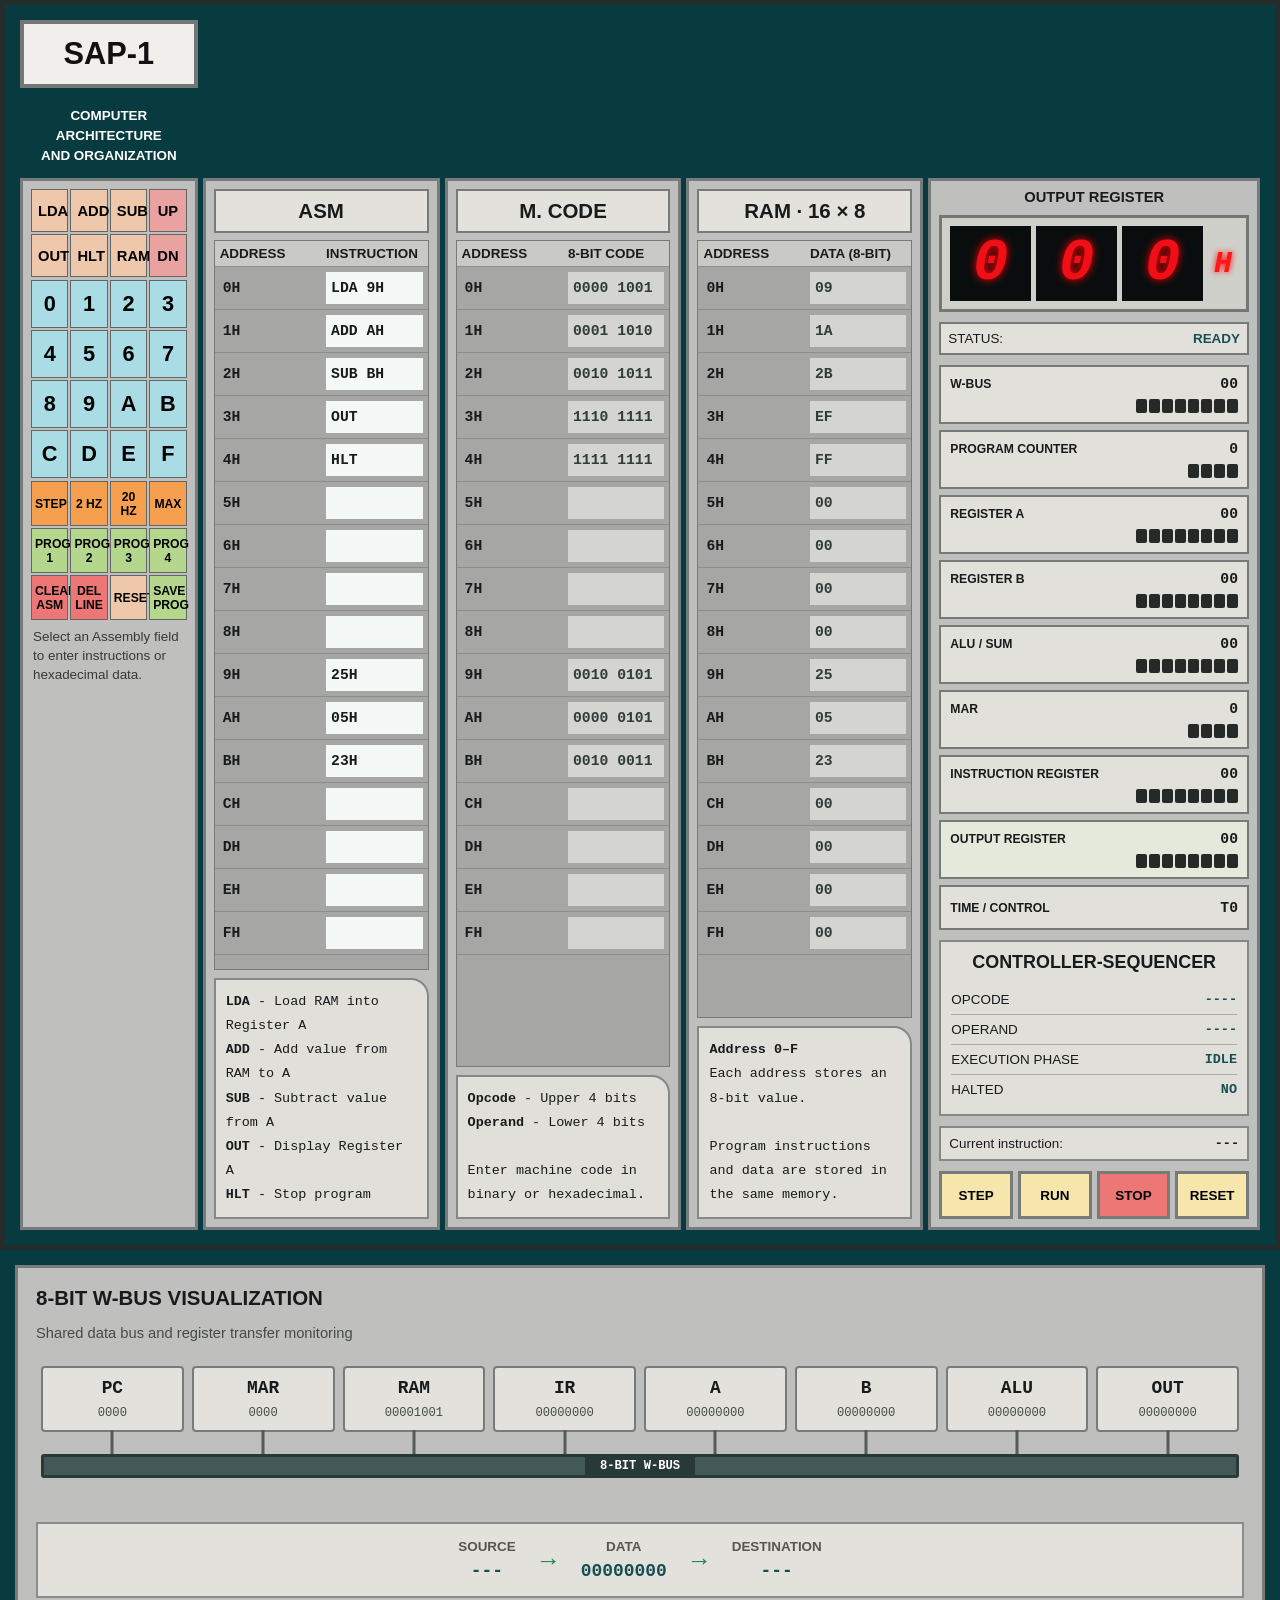
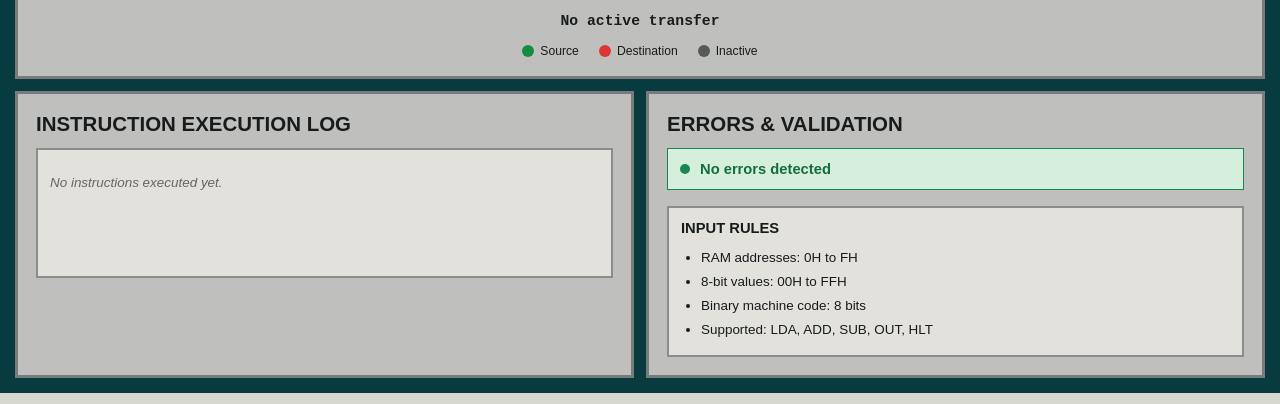
==== commit a528ce06: "modify Machine and Ram column to read only" ====
--- a/frontend/index.html
+++ b/frontend/index.html
@@ -64,7 +64,7 @@
         </div>
 
         <p class="keypad-help">
-          Select an input field before using the hexadecimal keys.
+          Select an Assembly field to enter instructions or hexadecimal data.
         </p>
       </section>
 
@@ -168,70 +168,70 @@
               </tr>
             </thead>
             <tbody id="code-table">
-              <tr>
-                <td>0H</td>
-                <td><input id="Mc_0h" value="0000 1001" /></td>
-              </tr>
-              <tr>
-                <td>1H</td>
-                <td><input id="Mc_1h" value="0001 1010" /></td>
-              </tr>
-              <tr>
-                <td>2H</td>
-                <td><input id="Mc_2h" value="0010 1011" /></td>
-              </tr>
-              <tr>
-                <td>3H</td>
-                <td><input id="Mc_3h" value="1110 1111" /></td>
-              </tr>
-              <tr>
-                <td>4H</td>
-                <td><input id="Mc_4h" value="1111 1111" /></td>
-              </tr>
-              <tr>
-                <td>5H</td>
-                <td><input id="Mc_5h" /></td>
-              </tr>
-              <tr>
-                <td>6H</td>
-                <td><input id="Mc_6h" /></td>
-              </tr>
-              <tr>
-                <td>7H</td>
-                <td><input id="Mc_7h" /></td>
-              </tr>
-              <tr>
-                <td>8H</td>
-                <td><input id="Mc_8h" /></td>
-              </tr>
-              <tr>
-                <td>9H</td>
-                <td><input id="Mc_9h" value="0010 0101" /></td>
-              </tr>
-              <tr>
-                <td>AH</td>
-                <td><input id="Mc_ah" value="0000 0101" /></td>
-              </tr>
-              <tr>
-                <td>BH</td>
-                <td><input id="Mc_bh" value="0010 0011" /></td>
-              </tr>
-              <tr>
-                <td>CH</td>
-                <td><input id="Mc_ch" /></td>
-              </tr>
-              <tr>
-                <td>DH</td>
-                <td><input id="Mc_dh" /></td>
-              </tr>
-              <tr>
-                <td>EH</td>
-                <td><input id="Mc_eh" /></td>
-              </tr>
-              <tr>
-                <td>FH</td>
-                <td><input id="Mc_fh" /></td>
-              </tr>
+                <tr>
+                    <td>0H</td>
+                    <td><input id="Mc_0h" value="0000 1001" readonly /></td>
+                </tr>
+                <tr>
+                    <td>1H</td>
+                    <td><input id="Mc_1h" value="0001 1010" readonly /></td>
+                </tr>
+                <tr>
+                    <td>2H</td>
+                    <td><input id="Mc_2h" value="0010 1011" readonly /></td>
+                </tr>
+                <tr>
+                    <td>3H</td>
+                    <td><input id="Mc_3h" value="1110 1111" readonly /></td>
+                </tr>
+                <tr>
+                    <td>4H</td>
+                    <td><input id="Mc_4h" value="1111 1111" readonly /></td>
+                </tr>
+                <tr>
+                    <td>5H</td>
+                    <td><input id="Mc_5h" readonly /></td>
+                </tr>
+                <tr>
+                    <td>6H</td>
+                    <td><input id="Mc_6h" readonly /></td>
+                </tr>
+                <tr>
+                    <td>7H</td>
+                    <td><input id="Mc_7h" readonly /></td>
+                </tr>
+                <tr>
+                    <td>8H</td>
+                    <td><input id="Mc_8h" readonly /></td>
+                </tr>
+                <tr>
+                    <td>9H</td>
+                    <td><input id="Mc_9h" value="0010 0101" readonly /></td>
+                </tr>
+                <tr>
+                    <td>AH</td>
+                    <td><input id="Mc_ah" value="0000 0101" readonly /></td>
+                </tr>
+                <tr>
+                    <td>BH</td>
+                    <td><input id="Mc_bh" value="0010 0011" readonly /></td>
+                </tr>
+                <tr>
+                    <td>CH</td>
+                    <td><input id="Mc_ch" readonly /></td>
+                </tr>
+                <tr>
+                    <td>DH</td>
+                    <td><input id="Mc_dh" readonly /></td>
+                </tr>
+                <tr>
+                    <td>EH</td>
+                    <td><input id="Mc_eh" readonly /></td>
+                </tr>
+                <tr>
+                    <td>FH</td>
+                    <td><input id="Mc_fh" readonly /></td>
+                </tr>
             </tbody>
           </table>
         </div>
@@ -255,182 +255,70 @@
             </thead>
             <tbody id="ram-table">
               <tr>
-                <td>0H</td>
-                <td>
-                  <input
-                    id="Ram_0h"
-                    value="09"
-                    pattern="[0-9A-Fa-f]{2}"
-                    title="Enter two hexadecimal digits"
-                  />
-                </td>
-              </tr>
-              <tr>
-                <td>1H</td>
-                <td>
-                  <input
-                    id="Ram_1h"
-                    value="1A"
-                    pattern="[0-9A-Fa-f]{2}"
-                    title="Enter two hexadecimal digits"
-                  />
-                </td>
-              </tr>
-              <tr>
-                <td>2H</td>
-                <td>
-                  <input
-                    id="Ram_2h"
-                    value="2B"
-                    pattern="[0-9A-Fa-f]{2}"
-                    title="Enter two hexadecimal digits"
-                  />
-                </td>
-              </tr>
-              <tr>
-                <td>3H</td>
-                <td>
-                  <input
-                    id="Ram_3h"
-                    value="EF"
-                    pattern="[0-9A-Fa-f]{2}"
-                    title="Enter two hexadecimal digits"
-                  />
-                </td>
-              </tr>
-              <tr>
-                <td>4H</td>
-                <td>
-                  <input
-                    id="Ram_4h"
-                    value="FF"
-                    pattern="[0-9A-Fa-f]{2}"
-                    title="Enter two hexadecimal digits"
-                  />
-                </td>
-              </tr>
-              <tr>
-                <td>5H</td>
-                <td>
-                  <input
-                    id="Ram_5h"
-                    value="00"
-                    pattern="[0-9A-Fa-f]{2}"
-                    title="Enter two hexadecimal digits"
-                  />
-                </td>
-              </tr>
-              <tr>
-                <td>6H</td>
-                <td>
-                  <input
-                    id="Ram_6h"
-                    value="00"
-                    pattern="[0-9A-Fa-f]{2}"
-                    title="Enter two hexadecimal digits"
-                  />
-                </td>
-              </tr>
-              <tr>
-                <td>7H</td>
-                <td>
-                  <input
-                    id="Ram_7h"
-                    value="00"
-                    pattern="[0-9A-Fa-f]{2}"
-                    title="Enter two hexadecimal digits"
-                  />
-                </td>
-              </tr>
-              <tr>
-                <td>8H</td>
-                <td>
-                  <input
-                    id="Ram_8h"
-                    value="00"
-                    pattern="[0-9A-Fa-f]{2}"
-                    title="Enter two hexadecimal digits"
-                  />
-                </td>
-              </tr>
-              <tr>
-                <td>9H</td>
-                <td>
-                  <input
-                    id="Ram_9h"
-                    value="25"
-                    pattern="[0-9A-Fa-f]{2}"
-                    title="Enter two hexadecimal digits"
-                  />
-                </td>
-              </tr>
-              <tr>
-                <td>AH</td>
-                <td>
-                  <input
-                    id="Ram_ah"
-                    value="05"
-                    pattern="[0-9A-Fa-f]{2}"
-                    title="Enter two hexadecimal digits"
-                  />
-                </td>
-              </tr>
-              <tr>
-                <td>BH</td>
-                <td>
-                  <input
-                    id="Ram_bh"
-                    value="23"
-                    pattern="[0-9A-Fa-f]{2}"
-                    title="Enter two hexadecimal digits"
-                  />
-                </td>
-              </tr>
-              <tr>
-                <td>CH</td>
-                <td>
-                  <input
-                    id="Ram_ch"
-                    value="00"
-                    pattern="[0-9A-Fa-f]{2}"
-                    title="Enter two hexadecimal digits"
-                  />
-                </td>
-              </tr>
-              <tr>
-                <td>DH</td>
-                <td>
-                  <input
-                    id="Ram_dh"
-                    value="00"
-                    pattern="[0-9A-Fa-f]{2}"
-                    title="Enter two hexadecimal digits"
-                  />
-                </td>
-              </tr>
-              <tr>
-                <td>EH</td>
-                <td>
-                  <input
-                    id="Ram_eh"
-                    value="00"
-                    pattern="[0-9A-Fa-f]{2}"
-                    title="Enter two hexadecimal digits"
-                  />
-                </td>
-              </tr>
-              <tr>
-                <td>FH</td>
-                <td>
-                  <input
-                    id="Ram_fh"
-                    value="00"
-                    pattern="[0-9A-Fa-f]{2}"
-                    title="Enter two hexadecimal digits"
-                  />
-                </td>
-              </tr>
-            </tbody>
+                  <td>0H</td>
+                  <td><input id="Ram_0h" value="09" readonly /></td>
+              </tr>
+              <tr>
+                  <td>1H</td>
+                  <td><input id="Ram_1h" value="1A" readonly /></td>
+              </tr>
+              <tr>
+                  <td>2H</td>
+                  <td><input id="Ram_2h" value="2B" readonly /></td>
+              </tr>
+              <tr>
+                  <td>3H</td>
+                  <td><input id="Ram_3h" value="EF" readonly /></td>
+              </tr>
+              <tr>
+                  <td>4H</td>
+                  <td><input id="Ram_4h" value="FF" readonly /></td>
+              </tr>
+              <tr>
+                  <td>5H</td>
+                  <td><input id="Ram_5h" value="00" readonly /></td>
+              </tr>
+              <tr>
+                  <td>6H</td>
+                  <td><input id="Ram_6h" value="00" readonly /></td>
+              </tr>
+              <tr>
+                  <td>7H</td>
+                  <td><input id="Ram_7h" value="00" readonly /></td>
+              </tr>
+              <tr>
+                  <td>8H</td>
+                  <td><input id="Ram_8h" value="00" readonly /></td>
+              </tr>
+              <tr>
+                  <td>9H</td>
+                  <td><input id="Ram_9h" value="25" readonly /></td>
+              </tr>
+              <tr>
+                  <td>AH</td>
+                  <td><input id="Ram_ah" value="05" readonly /></td>
+              </tr>
+              <tr>
+                  <td>BH</td>
+                  <td><input id="Ram_bh" value="23" readonly /></td>
+              </tr>
+              <tr>
+                  <td>CH</td>
+                  <td><input id="Ram_ch" value="00" readonly /></td>
+              </tr>
+              <tr>
+                  <td>DH</td>
+                  <td><input id="Ram_dh" value="00" readonly /></td>
+              </tr>
+              <tr>
+                  <td>EH</td>
+                  <td><input id="Ram_eh" value="00" readonly /></td>
+              </tr>
+              <tr>
+                  <td>FH</td>
+                  <td><input id="Ram_fh" value="00" readonly /></td>
+              </tr>
+          </tbody>
           </table>
         </div>
         <div class="notes">
--- a/frontend/style.css
+++ b/frontend/style.css
@@ -273,6 +273,47 @@
   border-bottom: 1px solid #174e52;
 }
 
+/* ASSEMBLY AND MACHINE CODE - READ ONLY */
+
+#code-table input[readonly] {
+    background: #d4d5d0;
+    color: #303c3a;
+    cursor: default;
+}
+#code-table input[readonly]:focus {
+    background: #d4d5d0;
+    border-bottom: none;
+}
+
+/* ASSEMBLY - EDITABLE */
+
+#asm-table input {
+    background: #f4f8f6;
+    color: #171b1b;
+    cursor: text;
+}
+
+#asm-table input:focus {
+    background: #ffffff;
+    border-bottom: 2px solid #174e52;
+}
+
+
+/* MACHINE CODE AND RAM - READ ONLY */
+
+#code-table input[readonly],
+#ram-table input[readonly] {
+    background: #d4d5d0;
+    color: #303c3a;
+    cursor: default;
+}
+
+#code-table input[readonly]:focus,
+#ram-table input[readonly]:focus {
+    background: #d4d5d0;
+    border-bottom: none;
+}
+
 td input.invalid,
 td input:invalid {
   background: #ffd2d0;
